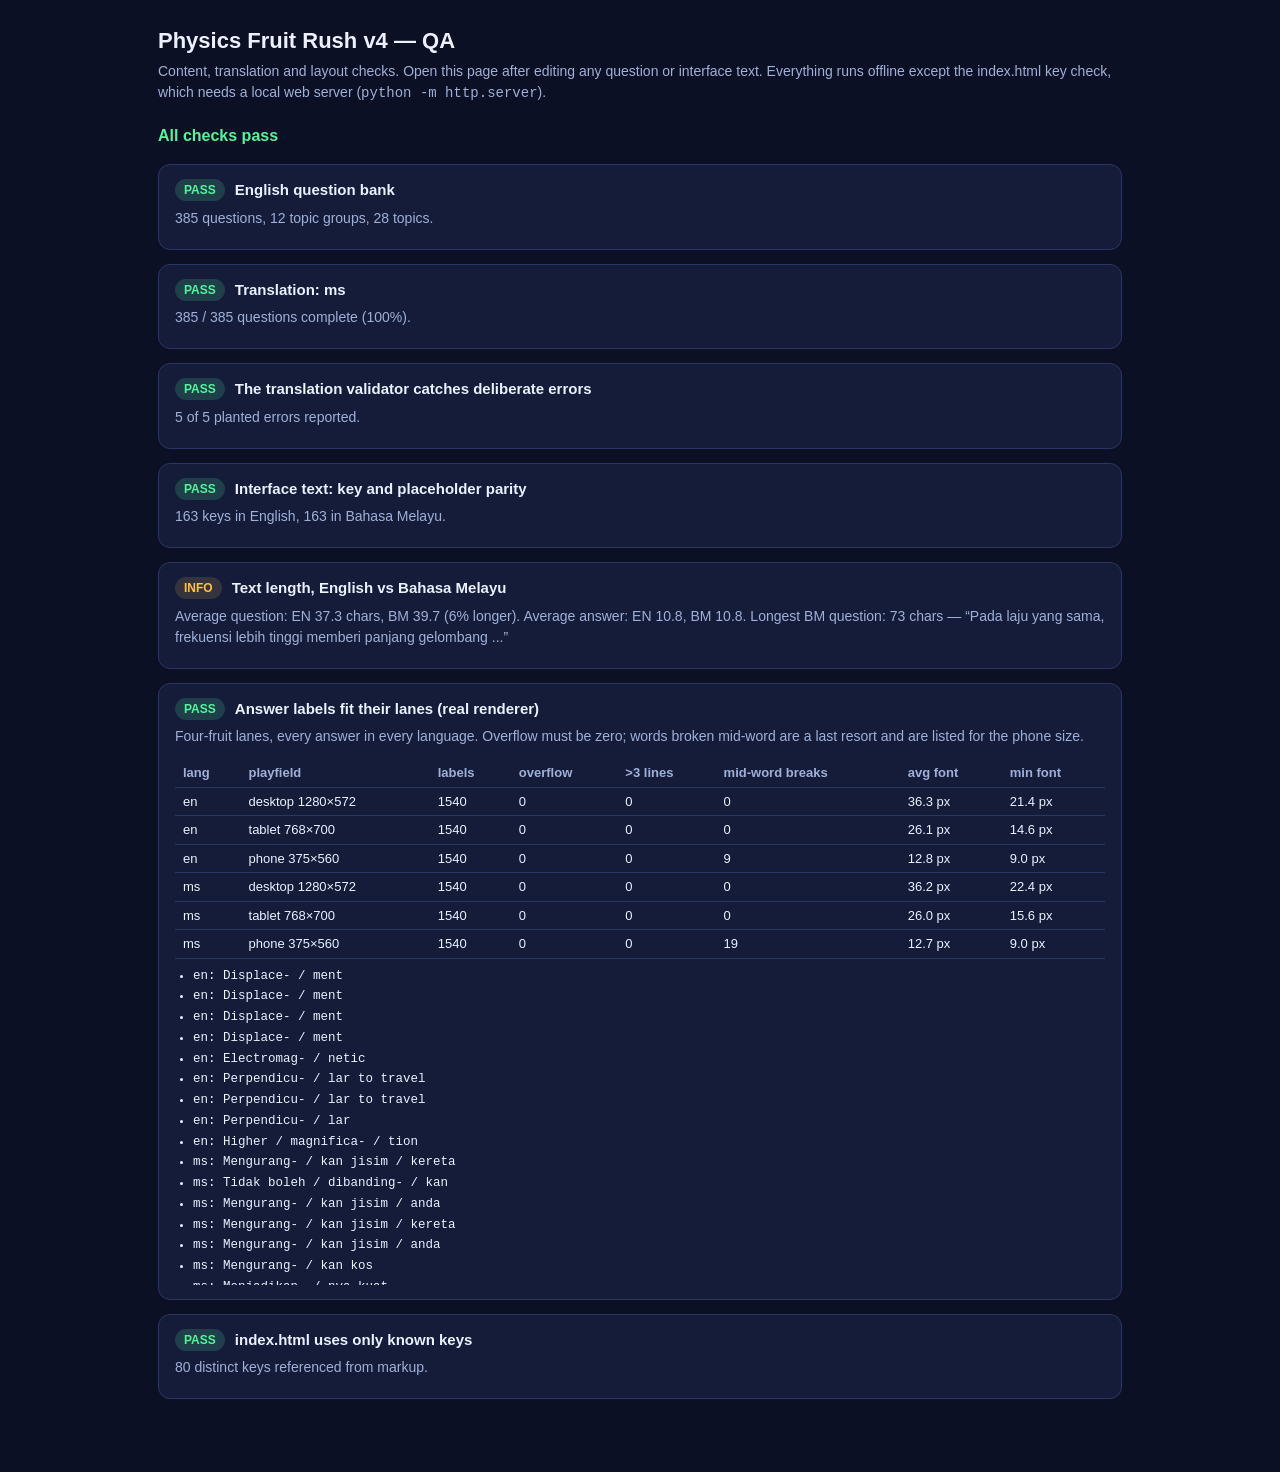
==== tools/qa.html @ e81a1c05 "Physics Fruit Rush 4.0 - English and Bahasa Melayu" ====
<!DOCTYPE html>
<html lang="en">
<head>
<meta charset="utf-8">
<meta name="viewport" content="width=device-width, initial-scale=1">
<title>Physics Fruit Rush v4 — QA</title>
<style>
  :root { --bg:#0b1024; --panel:#141c3a; --line:#2a3666; --text:#eaf1ff; --muted:#9fb0d8; --ok:#56f39a; --bad:#ff6b7d; --warn:#ffc247; }
  * { box-sizing: border-box; }
  body { margin: 0; background: var(--bg); color: var(--text); font: 14px/1.5 "Segoe UI", Roboto, Arial, sans-serif; }
  main { max-width: 1000px; margin: 0 auto; padding: 24px 18px 60px; }
  h1 { margin: 0 0 4px; font-size: 22px; }
  p.lead { margin: 0 0 20px; color: var(--muted); }
  section { background: var(--panel); border: 1px solid var(--line); border-radius: 12px; padding: 14px 16px; margin-bottom: 14px; }
  section h2 { margin: 0 0 6px; font-size: 15px; display: flex; gap: 10px; align-items: center; }
  .badge { font-size: 12px; font-weight: 800; padding: 2px 9px; border-radius: 999px; white-space: nowrap; }
  .pass { background: rgba(86,243,154,.16); color: var(--ok); }
  .fail { background: rgba(255,107,125,.16); color: var(--bad); }
  .info { background: rgba(255,194,71,.14); color: var(--warn); }
  .detail { color: var(--muted); margin: 0 0 6px; }
  ul { margin: 6px 0 0; padding-left: 18px; max-height: 320px; overflow: auto; }
  li { margin: 2px 0; font-family: Consolas, "Courier New", monospace; font-size: 12.5px; overflow-wrap: anywhere; }
  .tbl { overflow-x: auto; }
  table { border-collapse: collapse; width: 100%; font-size: 13px; margin-top: 6px; }
  td, th { border-bottom: 1px solid var(--line); padding: 4px 8px; text-align: left; white-space: nowrap; }
  th { color: var(--muted); font-weight: 700; }
  #summary { font-size: 16px; font-weight: 800; }
</style>
</head>
<body>
<main>
  <h1>Physics Fruit Rush v4 — QA</h1>
  <p class="lead">Content, translation and layout checks. Open this page after editing any
    question or interface text. Everything runs offline except the index.html key check,
    which needs a local web server (<code>python -m http.server</code>).</p>
  <p id="summary">Running…</p>
  <div id="out"></div>
</main>

<script src="../js/config.js" charset="utf-8"></script>
<script src="../js/storage.js" charset="utf-8"></script>
<script src="../js/i18n.js" charset="utf-8"></script>
<script src="../lang/en.js" charset="utf-8"></script>
<script src="../lang/ms.js" charset="utf-8"></script>
<script src="../data/question-bank.js" charset="utf-8"></script>
<script src="../data/questions-mechanics.js" charset="utf-8"></script>
<script src="../data/questions-heat-waves.js" charset="utf-8"></script>
<script src="../data/questions-light.js" charset="utf-8"></script>
<script src="../data/ms/mechanics-1.ms.js" charset="utf-8"></script>
<script src="../data/ms/mechanics-2.ms.js" charset="utf-8"></script>
<script src="../data/ms/heat.ms.js" charset="utf-8"></script>
<script src="../data/ms/waves.ms.js" charset="utf-8"></script>
<script src="../data/ms/light.ms.js" charset="utf-8"></script>
<script src="../data/ms/optics.ms.js" charset="utf-8"></script>
<script src="../js/fruits.js" charset="utf-8"></script>
<script>
(function () {
  'use strict';
  var PFR = window.PFR, Bank = PFR.Bank, I18N = PFR.I18N, CFG = PFR.CONFIG, Fruits = PFR.Fruits;
  var out = document.getElementById('out');
  var results = [];

  function esc(s) { return String(s).replace(/[&<>]/g, function (c) { return { '&': '&amp;', '<': '&lt;', '>': '&gt;' }[c]; }); }

  function report(title, problems, detail, kind, html) {
    var ok = !problems.length;
    var cls = kind === 'info' ? 'info' : (ok ? 'pass' : 'fail');
    var label = kind === 'info' ? 'INFO' : (ok ? 'PASS' : problems.length + ' PROBLEM' + (problems.length === 1 ? '' : 'S'));
    results.push({ title: title, ok: kind === 'info' || ok, problems: problems.slice(), detail: detail || '' });
    var s = document.createElement('section');
    s.innerHTML = '<h2><span class="badge ' + cls + '">' + label + '</span>' + esc(title) + '</h2>' +
      (detail ? '<p class="detail">' + detail + '</p>' : '') + (html || '') +
      (problems.length ? '<ul>' + problems.map(function (p) { return '<li>' + esc(p) + '</li>'; }).join('') + '</ul>' : '');
    out.appendChild(s);
  }

  var Q = Bank.build();

  /* 1. English source bank ------------------------------------------ */
  report('English question bank', Bank.validate(Q), Q.length + ' questions, ' + Bank.groups(Q).length +
    ' topic groups, ' + Bank.topics(Q).length + ' topics.');

  /* 2. Every translation --------------------------------------------- */
  Bank.languages().forEach(function (code) {
    if (code === 'en') return;
    var cov = Bank.coverage(Q, code);
    report('Translation: ' + code, Bank.validateLang(Q, code),
      cov.translated + ' / ' + cov.total + ' questions complete (' + Math.round(100 * cov.translated / cov.total) + '%).');
  });

  /* 3. The translation validator itself -------------------------------
        A checker that never fails proves nothing. Break four translations
        on purpose, in a copy, and confirm each break is reported. */
  (function () {
    var bad = Q.map(function (q) { return JSON.parse(JSON.stringify(q)); });
    function findIdx(test) { for (var i = 0; i < bad.length; i++) if (test(bad[i])) return i; return -1; }
    var a = findIdx(function (q) { return q.answers[0] === 'p = mv'; });
    var b = findIdx(function (q) { return q.whyIdx && q.tr.ms && q.tr.ms.whyRaw; });
    var c = findIdx(function (q, i) { return q.tr.ms && q.id > 10; });
    var d = findIdx(function (q) { return q.id > 200 && q.tr.ms; });
    bad[a].tr.ms.answers[0] = 'p = m v';                        // formula altered
    bad[b].tr.ms.whyRaw = { 'no such option': 'x' };             // why-note on a missing option
    bad[b].tr.ms.why = null;                                     // ... and the real one lost
    bad[c].tr.ms.answers = bad[c].tr.ms.answers.slice(0, 3);     // an answer dropped
    bad[d].tr = {};                                              // not translated at all
    var probs = Bank.validateLang(bad, 'ms').join('\n');
    var expect = [
      ['altered formula', /should stay "p = mv"/],
      ['why-note on missing option', /why-note for missing option/],
      ['lost misconception note', /missing the why-note/],
      ['dropped answer', /3 translated answers, expected 4/],
      ['untranslated question', /has no translation/]
    ];
    var missed = expect.filter(function (e) { return !e[1].test(probs); }).map(function (e) { return 'not detected: ' + e[0]; });
    report('The translation validator catches deliberate errors', missed,
      (expect.length - missed.length) + ' of ' + expect.length + ' planted errors reported.');
  })();

  /* 4. Interface dictionaries ---------------------------------------- */
  report('Interface text: key and placeholder parity', I18N.audit(),
    I18N.keys('en').length + ' keys in English, ' + I18N.keys('ms').length + ' in Bahasa Melayu.');

  /* 5. Length comparison (informational) ------------------------------ */
  (function () {
    var enQ = 0, msQ = 0, enA = 0, msA = 0, n = 0, longest = [];
    Q.forEach(function (q) {
      var e = Bank.view(q, 'en'), m = Bank.view(q, 'ms');
      enQ += e.question.length; msQ += m.question.length; n++;
      enA += e.answers.join('').length / e.answers.length;
      msA += m.answers.join('').length / m.answers.length;
      longest.push({ t: m.question, n: m.question.length });
    });
    longest.sort(function (a, b) { return b.n - a.n; });
    report('Text length, English vs Bahasa Melayu', [],
      'Average question: EN ' + (enQ / n).toFixed(1) + ' chars, BM ' + (msQ / n).toFixed(1) +
      ' (' + (100 * (msQ / enQ - 1)).toFixed(0) + '% longer). Average answer: EN ' + (enA / n).toFixed(1) +
      ', BM ' + (msA / n).toFixed(1) + '. Longest BM question: ' + longest[0].n + ' chars — “' + esc(longest[0].t) + '”', 'info');
  })();

  /* 6. Every answer label, through the REAL label fitter -----------------
        Lanes are computed exactly as engine.spawnWave computes them, for a
        desktop, a tablet and a portrait phone playfield, with four fruits
        (the tightest case). A plate wider than its lane would sit on the
        neighbouring answer, so that must never happen. Words broken in the
        middle are allowed as a last resort but counted, per language. */
  (function () {
    var V = CFG.view;
    var ctx = document.createElement('canvas').getContext('2d');
    var sizes = [{ name: 'desktop 1280×572', w: 1280, h: 572 }, { name: 'tablet 768×700', w: 768, h: 700 },
                 { name: 'phone 375×560', w: 375, h: 560 }];
    function lane(W, H, n) {
      var radius = Math.max(V.radiusMin, Math.min(V.radiusMax, Math.min(W * V.radiusMinFrac, H * V.radiusMaxFrac)));
      var lane0 = (W - radius * 2.10) / n;
      var r = Math.min(radius, Math.max(V.radiusMin * 0.7, lane0 * 0.47));
      var margin = r * 1.05;
      var usable = Math.max(r * 0.6, W - margin * 2);
      return { r: r, labelW: Math.min(r * 1.95, (usable / n) * 0.94) };
    }
    var problems = [], rows = '', splits = [];
    ['en', 'ms'].forEach(function (code) {
      sizes.forEach(function (sz) {
        var L = lane(sz.w, sz.h, 4), n = 0, over = 0, many = 0, split = 0, fontSum = 0, minFont = 99;
        Q.forEach(function (q) {
          Bank.view(q, code).answers.forEach(function (a) {
            var lay = Fruits.labelLayout(ctx, a, L.labelW, L.r);
            n++; fontSum += lay.size; minFont = Math.min(minFont, lay.size);
            if (lay.plateW > L.labelW + 0.5) { over++; problems.push(code + ' @ ' + sz.name + ': "' + a + '" plate ' + lay.plateW.toFixed(1) + ' > lane ' + L.labelW.toFixed(1)); }
            if (lay.lines.length > 3) many++;
            if (lay.split) { split++; if (sz.w === 375) splits.push(code + ': ' + lay.lines.join(' / ')); }
          });
        });
        rows += '<tr><td>' + code + '</td><td>' + sz.name + '</td><td>' + n + '</td><td>' + over + '</td><td>' + many +
          '</td><td>' + split + '</td><td>' + (fontSum / n).toFixed(1) + ' px</td><td>' + minFont.toFixed(1) + ' px</td></tr>';
      });
    });
    report('Answer labels fit their lanes (real renderer)', problems,
      'Four-fruit lanes, every answer in every language. Overflow must be zero; words broken mid-word are a last resort and are listed for the phone size.',
      null,
      '<div class="tbl"><table><tr><th>lang</th><th>playfield</th><th>labels</th><th>overflow</th><th>&gt;3 lines</th><th>mid-word breaks</th><th>avg font</th><th>min font</th></tr>' + rows + '</table></div>' +
      (splits.length ? '<ul>' + splits.map(function (s) { return '<li>' + esc(s) + '</li>'; }).join('') + '</ul>' : ''));
    window.QA_SPLITS = splits;
  })();

  /* 7. index.html uses only known keys (needs http://) ---------------- */
  function domCheck(done) {
    if (!window.fetch || location.protocol === 'file:') {
      report('index.html uses only known keys', [], 'Skipped: open this page through a local web server to run it.', 'info');
      return done();
    }
    fetch('../index.html', { cache: 'no-store' }).then(function (r) { return r.text(); }).then(function (html) {
      var re = /data-(?:i18n(?:-aria|-title)?|title-key)="([^"]+)"/g, m, used = {}, problems = [];
      while ((m = re.exec(html))) used[m[1]] = true;
      var known = {};
      I18N.keys('en').forEach(function (k) { known[k] = true; });
      Object.keys(used).forEach(function (k) { if (!known[k]) problems.push('index.html uses unknown key "' + k + '"'); });
      report('index.html uses only known keys', problems, Object.keys(used).length + ' distinct keys referenced from markup.');
      done();
    }).catch(function (e) { report('index.html uses only known keys', ['could not load index.html: ' + e], ''); done(); });
  }

  domCheck(function () {
    var failed = results.filter(function (r) { return !r.ok; });
    var el = document.getElementById('summary');
    el.textContent = failed.length ? failed.length + ' check(s) failing' : 'All checks pass';
    el.style.color = failed.length ? '#ff6b7d' : '#56f39a';
    window.QA = { results: results, failed: failed.length, questions: Q };
  });
})();
</script>
</body>
</html>
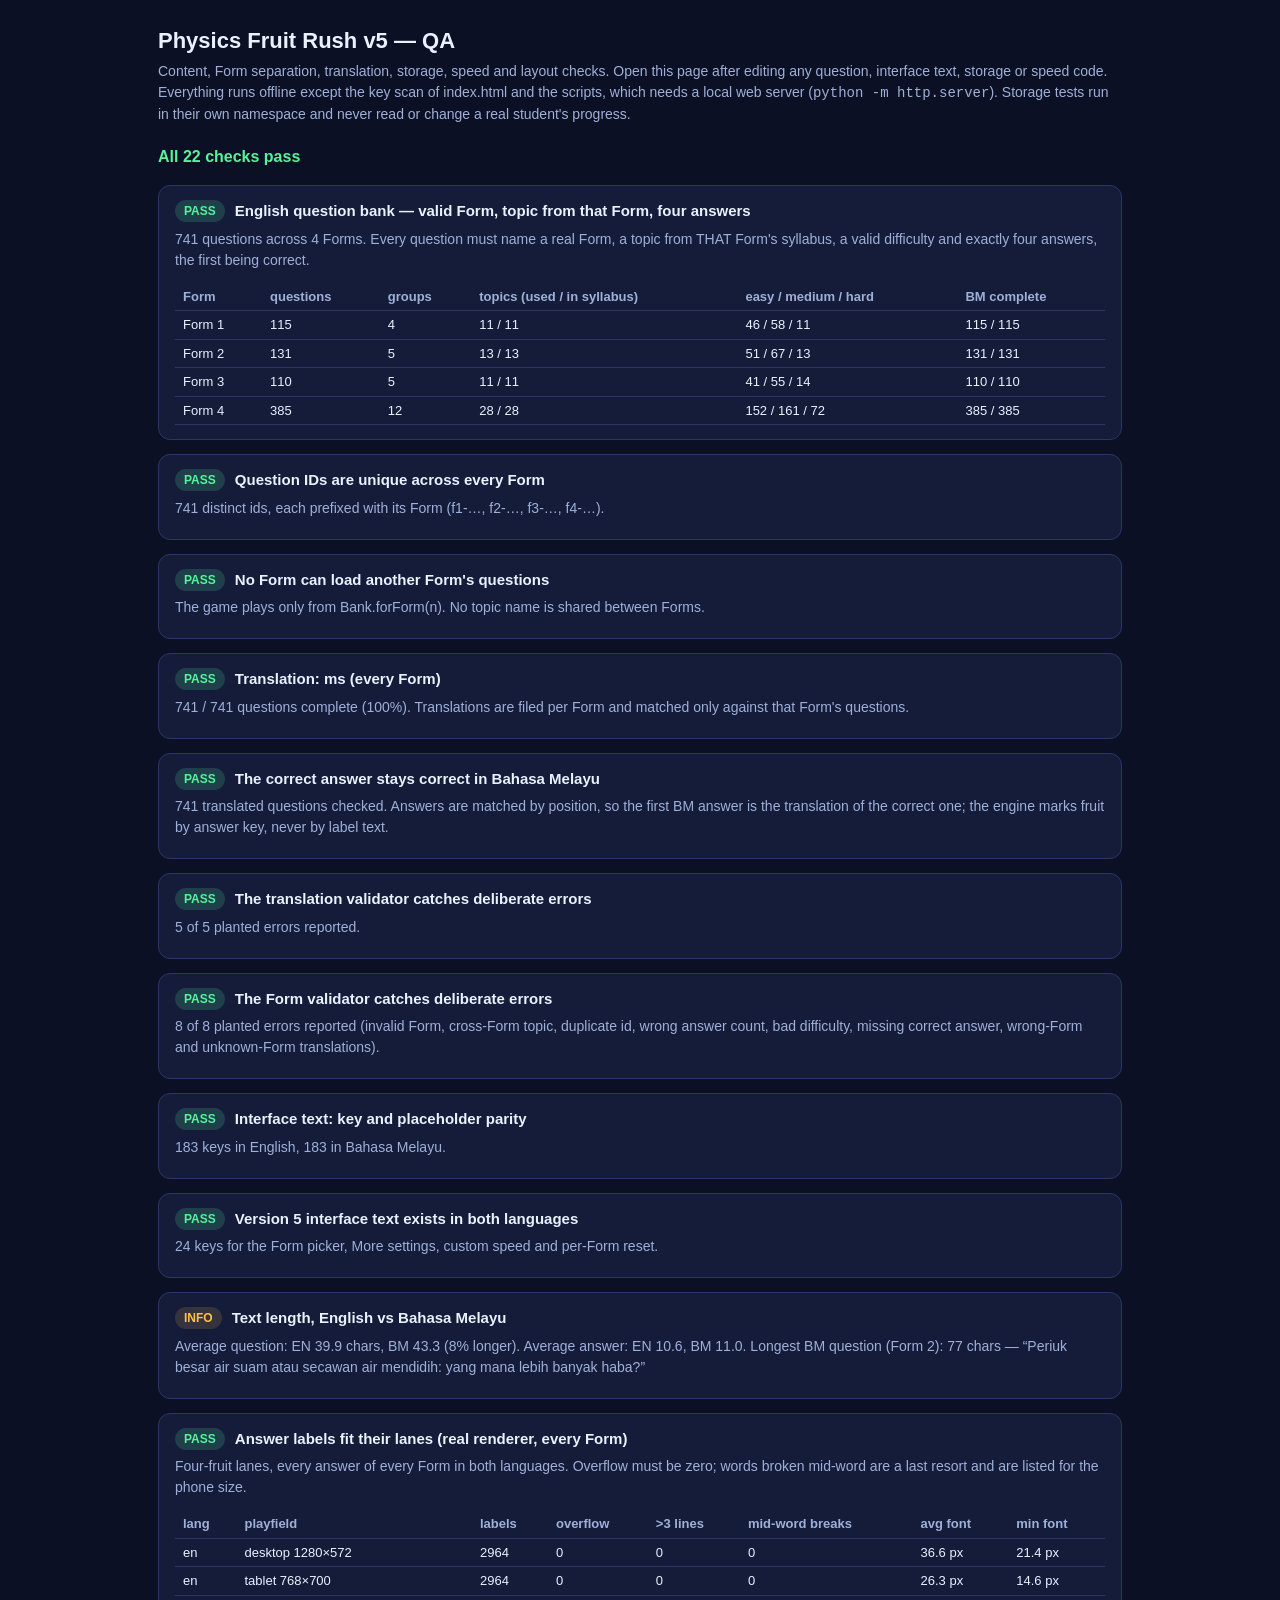
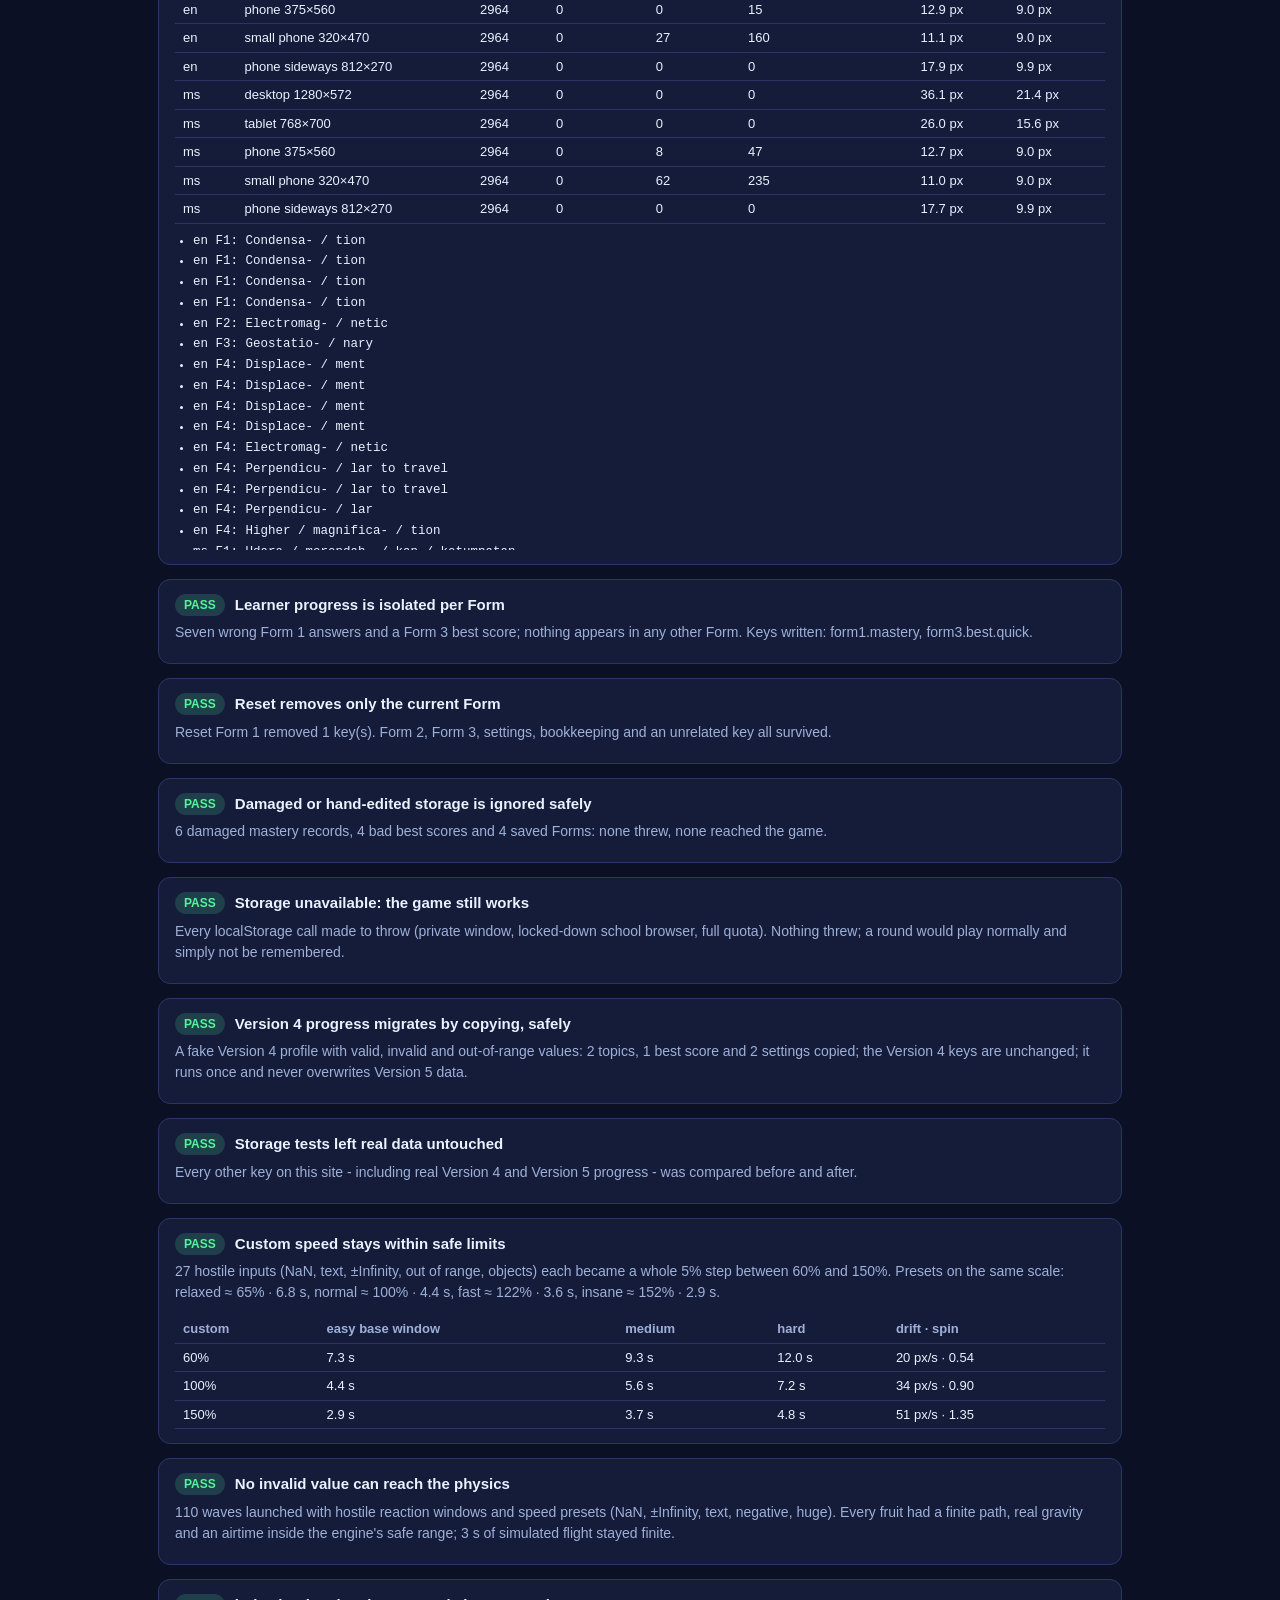
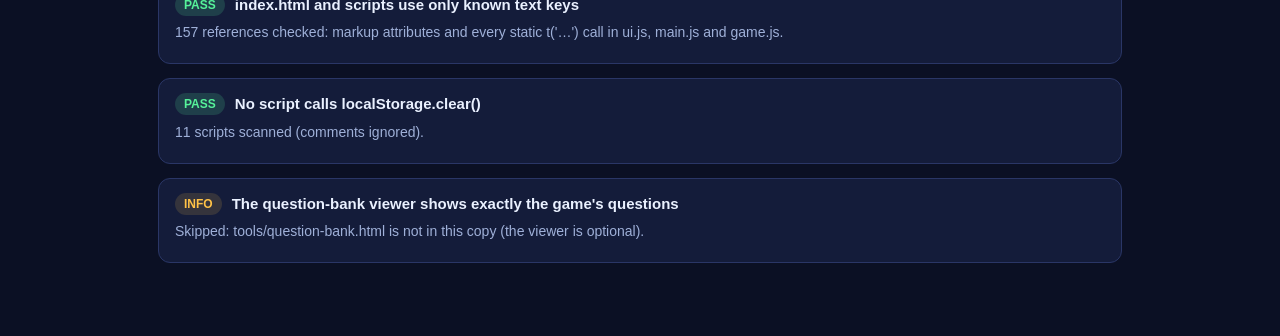
==== commit 897227f2: "Physics Fruit Rush 5.0 - Forms 1 to 4 Adds KSSM Physics Forms 1-3 (356 new questions, every one in E" ====
--- a/tools/qa.html
+++ b/tools/qa.html
@@ -3,7 +3,7 @@
 <head>
 <meta charset="utf-8">
 <meta name="viewport" content="width=device-width, initial-scale=1">
-<title>Physics Fruit Rush v4 — QA</title>
+<title>Physics Fruit Rush v5 — QA</title>
 <style>
   :root { --bg:#0b1024; --panel:#141c3a; --line:#2a3666; --text:#eaf1ff; --muted:#9fb0d8; --ok:#56f39a; --bad:#ff6b7d; --warn:#ffc247; }
   * { box-sizing: border-box; }
@@ -29,20 +29,40 @@
 </head>
 <body>
 <main>
-  <h1>Physics Fruit Rush v4 — QA</h1>
-  <p class="lead">Content, translation and layout checks. Open this page after editing any
-    question or interface text. Everything runs offline except the index.html key check,
-    which needs a local web server (<code>python -m http.server</code>).</p>
+  <h1>Physics Fruit Rush v5 — QA</h1>
+  <p class="lead">Content, Form separation, translation, storage, speed and layout checks. Open this page
+    after editing any question, interface text, storage or speed code. Everything runs offline except
+    the key scan of index.html and the scripts, which needs a local web server
+    (<code>python -m http.server</code>). Storage tests run in their own namespace and never read or
+    change a real student's progress.</p>
   <p id="summary">Running…</p>
   <div id="out"></div>
 </main>
 
 <script src="../js/config.js" charset="utf-8"></script>
+<script>
+  /* Storage tests write to a QA-only namespace, so opening this page can
+     never change a real student's progress. storage.js reads this once. */
+  window.PFR.CONFIG.storageKey = 'physics-fruit-rush.v5-qa';
+</script>
 <script src="../js/storage.js" charset="utf-8"></script>
 <script src="../js/i18n.js" charset="utf-8"></script>
 <script src="../lang/en.js" charset="utf-8"></script>
 <script src="../lang/ms.js" charset="utf-8"></script>
+<script src="../data/syllabus.js" charset="utf-8"></script>
 <script src="../data/question-bank.js" charset="utf-8"></script>
+<script src="../data/form1/questions-1.js" charset="utf-8"></script>
+<script src="../data/form1/questions-2.js" charset="utf-8"></script>
+<script src="../data/form1/ms-1.js" charset="utf-8"></script>
+<script src="../data/form1/ms-2.js" charset="utf-8"></script>
+<script src="../data/form2/questions-1.js" charset="utf-8"></script>
+<script src="../data/form2/questions-2.js" charset="utf-8"></script>
+<script src="../data/form2/ms-1.js" charset="utf-8"></script>
+<script src="../data/form2/ms-2.js" charset="utf-8"></script>
+<script src="../data/form3/questions-1.js" charset="utf-8"></script>
+<script src="../data/form3/questions-2.js" charset="utf-8"></script>
+<script src="../data/form3/ms-1.js" charset="utf-8"></script>
+<script src="../data/form3/ms-2.js" charset="utf-8"></script>
 <script src="../data/questions-mechanics.js" charset="utf-8"></script>
 <script src="../data/questions-heat-waves.js" charset="utf-8"></script>
 <script src="../data/questions-light.js" charset="utf-8"></script>
@@ -53,14 +73,25 @@
 <script src="../data/ms/light.ms.js" charset="utf-8"></script>
 <script src="../data/ms/optics.ms.js" charset="utf-8"></script>
 <script src="../js/fruits.js" charset="utf-8"></script>
+<script src="../js/effects.js" charset="utf-8"></script>
+<script src="../js/engine.js" charset="utf-8"></script>
+<script src="../js/learner.js" charset="utf-8"></script>
 <script>
 (function () {
   'use strict';
   var PFR = window.PFR, Bank = PFR.Bank, I18N = PFR.I18N, CFG = PFR.CONFIG, Fruits = PFR.Fruits;
+  var S = PFR.Syllabus, Speed = PFR.Speed;
   var out = document.getElementById('out');
   var results = [];
 
   function esc(s) { return String(s).replace(/[&<>]/g, function (c) { return { '&': '&amp;', '<': '&lt;', '>': '&gt;' }[c]; }); }
+  function clone(o) { return JSON.parse(JSON.stringify(o)); }
+  function uniq(list) { var seen = {}; return list.filter(function (x) { if (seen[x]) return false; seen[x] = true; return true; }); }
+  function show(v) {
+    if (typeof v === 'number' && !isFinite(v)) return String(v);
+    var j; try { j = JSON.stringify(v); } catch (e) { j = undefined; }
+    return j === undefined ? String(v) : j;
+  }
 
   function report(title, problems, detail, kind, html) {
     var ok = !problems.length;
@@ -75,29 +106,103 @@
   }
 
   var Q = Bank.build();
-
-  /* 1. English source bank ------------------------------------------ */
-  report('English question bank', Bank.validate(Q), Q.length + ' questions, ' + Bank.groups(Q).length +
-    ' topic groups, ' + Bank.topics(Q).length + ' topics.');
-
-  /* 2. Every translation --------------------------------------------- */
+  var FORMS = S.forms();
+
+  /* 1. English source bank: Form, syllabus topic, answers, difficulty --
+        (checks 1, 2 and 4 of the Version 5 brief) */
+  (function () {
+    var rows = '';
+    FORMS.forEach(function (f) {
+      var qs = Bank.forForm(Q, f), d = { easy: 0, medium: 0, hard: 0 }, ms = 0;
+      qs.forEach(function (q) {
+        d[q.difficulty] = (d[q.difficulty] || 0) + 1;
+        if (Bank.view(q, 'ms').lang === 'ms') ms++;
+      });
+      rows += '<tr><td>Form ' + f + '</td><td>' + qs.length + '</td><td>' + Bank.groups(qs).length + '</td><td>' +
+        Bank.topics(qs).length + ' / ' + S.topics(f).length + '</td><td>' + d.easy + ' / ' + d.medium + ' / ' + d.hard +
+        '</td><td>' + ms + ' / ' + qs.length + '</td></tr>';
+    });
+    report('English question bank — valid Form, topic from that Form, four answers', Bank.validate(Q),
+      Q.length + ' questions across ' + FORMS.length + ' Forms. Every question must name a real Form, a topic from ' +
+      'THAT Form\'s syllabus, a valid difficulty and exactly four answers, the first being correct.', null,
+      '<div class="tbl"><table><tr><th>Form</th><th>questions</th><th>groups</th><th>topics (used / in syllabus)</th>' +
+      '<th>easy / medium / hard</th><th>BM complete</th></tr>' + rows + '</table></div>');
+  })();
+
+  /* 2. IDs (check 3) --------------------------------------------------- */
+  (function () {
+    var seen = {}, problems = [];
+    Q.forEach(function (q) {
+      if (seen[q.id]) problems.push('duplicate id ' + q.id + ': "' + q.question + '" and "' + seen[q.id] + '"');
+      seen[q.id] = q.question;
+      if (!new RegExp('^f' + q.form + '-\\d+$').test(q.id)) problems.push(q.id + ' does not carry its Form (' + q.form + ')');
+    });
+    report('Question IDs are unique across every Form', problems,
+      Object.keys(seen).length + ' distinct ids, each prefixed with its Form (f1-…, f2-…, f3-…, f4-…).');
+  })();
+
+  /* 3. No Form loads another Form's questions (check 8) ---------------- */
+  (function () {
+    var problems = [], total = 0, where = {}, shared = [];
+    FORMS.forEach(function (f) {
+      var qs = Bank.forForm(Q, f);
+      total += qs.length;
+      if (!qs.length) problems.push('Form ' + f + ' has no questions');
+      qs.forEach(function (q) {
+        if (q.form !== f) problems.push('forForm(' + f + ') returned ' + q.id + ' from Form ' + q.form);
+        if (S.topics(f).indexOf(q.topic) === -1) problems.push(q.id + ' topic "' + q.topic + '" is not a Form ' + f + ' topic');
+      });
+      S.topics(f).forEach(function (t) { (where[t] = where[t] || []).push(f); });
+    });
+    if (total !== Q.length) problems.push('the Forms hold ' + total + ' questions but the bank has ' + Q.length);
+    Object.keys(where).forEach(function (t) { if (where[t].length > 1) shared.push(t + ' (Forms ' + where[t].join(', ') + ')'); });
+    report('No Form can load another Form\'s questions', problems,
+      'The game plays only from Bank.forForm(n). ' + (shared.length
+        ? 'Topic names shared by more than one Form (kept apart by the per-Form progress store): ' + esc(shared.join('; ')) + '.'
+        : 'No topic name is shared between Forms.'));
+  })();
+
+  /* 4. Every translation (checks 6 and 7) ------------------------------ */
   Bank.languages().forEach(function (code) {
     if (code === 'en') return;
     var cov = Bank.coverage(Q, code);
-    report('Translation: ' + code, Bank.validateLang(Q, code),
-      cov.translated + ' / ' + cov.total + ' questions complete (' + Math.round(100 * cov.translated / cov.total) + '%).');
+    report('Translation: ' + code + ' (every Form)', Bank.validateLang(Q, code),
+      cov.translated + ' / ' + cov.total + ' questions complete (' + Math.round(100 * cov.translated / cov.total) +
+      '%). Translations are filed per Form and matched only against that Form\'s questions.');
   });
 
-  /* 3. The translation validator itself -------------------------------
-        A checker that never fails proves nothing. Break four translations
-        on purpose, in a copy, and confirm each break is reported. */
-  (function () {
-    var bad = Q.map(function (q) { return JSON.parse(JSON.stringify(q)); });
-    function findIdx(test) { for (var i = 0; i < bad.length; i++) if (test(bad[i])) return i; return -1; }
-    var a = findIdx(function (q) { return q.answers[0] === 'p = mv'; });
+  /* 5. The correct answer survives translation (check 5) --------------- */
+  (function () {
+    var problems = [], n = 0;
+    var WORDY = /[A-Za-z]{3,}|\b(?:at|of|in|on|to|by|or|is|no|up)\b/i;
+    Q.forEach(function (q) {
+      var v = Bank.view(q, 'ms');
+      if (v.lang !== 'ms') return;
+      n++;
+      if (v.answers.length !== q.answers.length) { problems.push(q.id + ' has ' + v.answers.length + ' BM answers for ' + q.answers.length + ' English'); return; }
+      var right = String(v.answers[0]).trim().toLowerCase();
+      for (var i = 1; i < v.answers.length; i++) {
+        if (String(v.answers[i]).trim().toLowerCase() === right) problems.push(q.id + ' BM wrong answer "' + v.answers[i] + '" reads the same as the correct one');
+      }
+      if (!WORDY.test(q.answers[0]) && v.answers[0] !== q.answers[0]) problems.push(q.id + ' correct answer "' + q.answers[0] + '" became "' + v.answers[0] + '" in BM');
+      if (v.why && v.why[0]) problems.push(q.id + ' BM misconception note sits on the correct answer');
+    });
+    report('The correct answer stays correct in Bahasa Melayu', problems,
+      n + ' translated questions checked. Answers are matched by position, so the first BM answer is the translation ' +
+      'of the correct one; the engine marks fruit by answer key, never by label text.');
+  })();
+
+  /* 6. The translation validator itself --------------------------------
+        A checker that never fails proves nothing. Break translations on
+        purpose, in a copy, and confirm each break is reported. */
+  (function () {
+    var bad = Q.map(clone);
+    function findIdx(test) { for (var i = 0; i < bad.length; i++) if (test(bad[i], i)) return i; return -1; }
+    var a = findIdx(function (q) { return q.answers[0] === 'p = mv' && q.tr.ms; });
     var b = findIdx(function (q) { return q.whyIdx && q.tr.ms && q.tr.ms.whyRaw; });
-    var c = findIdx(function (q, i) { return q.tr.ms && q.id > 10; });
-    var d = findIdx(function (q) { return q.id > 200 && q.tr.ms; });
+    var c = findIdx(function (q, i) { return i > 10 && i !== a && i !== b && q.tr.ms; });
+    var d = findIdx(function (q, i) { return i > 200 && i !== a && i !== b && i !== c && q.tr.ms; });
+    if ([a, b, c, d].indexOf(-1) !== -1) { report('The translation validator catches deliberate errors', ['could not find questions to plant the errors in'], ''); return; }
     bad[a].tr.ms.answers[0] = 'p = m v';                        // formula altered
     bad[b].tr.ms.whyRaw = { 'no such option': 'x' };             // why-note on a missing option
     bad[b].tr.ms.why = null;                                     // ... and the real one lost
@@ -116,11 +221,67 @@
       (expect.length - missed.length) + ' of ' + expect.length + ' planted errors reported.');
   })();
 
-  /* 4. Interface dictionaries ---------------------------------------- */
+  /* 7. The Form validator itself --------------------------------------- */
+  (function () {
+    var bad = Q.map(clone), used = {};
+    function pick(test) { for (var i = 0; i < bad.length; i++) if (!used[i] && test(bad[i])) { used[i] = true; return bad[i]; } return null; }
+    function form(n) { return function (q) { return q.form === n; }; }
+    var e = pick(form(1)), f = pick(form(2)), g = pick(form(3)), h = pick(form(4)), k = pick(form(1)), m = pick(form(2));
+    var other = S.topics(3)[0];
+    e.form = 9;                                  // a Form that does not exist
+    f.topic = other;                             // a Form 3 topic filed under Form 2
+    g.id = h.id;                                 // one id used in two Forms
+    h.answers = h.answers.slice(0, 3);           // three answers
+    k.difficulty = 'extreme';                    // not a difficulty
+    m.answers[0] = ''; m.correctAnswer = '';     // correct answer missing
+    var probs = Bank.validate(bad).join('\n');
+
+    /* A translation filed under the wrong Form, and one for a Form that
+       does not exist - registered under a throwaway language code. */
+    var f3text = Bank.forForm(Q, 3)[0].question, entry = {}, e7 = {};
+    entry[f3text] = ['Soalan ujian?', ['a1', 'b1', 'c1', 'd1'], 'Penerangan.'];
+    Bank.lang('qa-test', 1).add(entry);
+    e7['Anything at all?'] = ['Apa-apa?', ['a', 'b', 'c', 'd'], 'Ujian.'];
+    Bank.lang('qa-test', 7).add(e7);
+    var lprobs = Bank.validateLang(Q, 'qa-test').join('\n');
+
+    function lit(s) { return s.replace(/[.*+?^${}()|[\]\\]/g, '\\$&'); }
+    var expect = [
+      ['question in a Form that does not exist', /has no valid Form \("9"\)/, probs],
+      ['topic from another Form', new RegExp('topic "' + lit(other) + '" is not in the Form 2 syllabus'), probs],
+      ['one id used in two Forms', /duplicate id/, probs],
+      ['three answers', /has 3 answers - exactly 4 are required/, probs],
+      ['invalid difficulty', /invalid difficulty "extreme"/, probs],
+      ['missing correct answer', /has no correct answer/, probs],
+      ['translation filed under the wrong Form', /Form 1 orphan translation for ".*" \(that question belongs to Form 3\)/, lprobs],
+      ['translation for a Form that does not exist', /registered for unknown Form "7"/, lprobs]
+    ];
+    var missed = expect.filter(function (x) { return !x[1].test(x[2]); }).map(function (x) { return 'not detected: ' + x[0]; });
+    report('The Form validator catches deliberate errors', missed,
+      (expect.length - missed.length) + ' of ' + expect.length + ' planted errors reported (invalid Form, cross-Form topic, ' +
+      'duplicate id, wrong answer count, bad difficulty, missing correct answer, wrong-Form and unknown-Form translations).');
+  })();
+
+  /* 8. Interface dictionaries (check 12) ------------------------------- */
   report('Interface text: key and placeholder parity', I18N.audit(),
     I18N.keys('en').length + ' keys in English, ' + I18N.keys('ms').length + ' in Bahasa Melayu.');
 
-  /* 5. Length comparison (informational) ------------------------------ */
+  (function () {
+    var need = ['form.name', 'form.short', 'form.word', 'form.choose', 'form.note', 'form.announce', 'menu.speedTag',
+      'setup.more', 'speed.customPct', 'speed.custom.blurb', 'custom.head', 'custom.lead', 'custom.slower', 'custom.faster',
+      'custom.value', 'custom.think', 'custom.valuetext', 'custom.reset', 'custom.tag', 'progress.headForm', 'progress.reset',
+      'dlg.reset.title', 'dlg.reset.body', 'snack.reset.title'];
+    var problems = [];
+    ['en', 'ms'].forEach(function (code) {
+      var have = {};
+      I18N.keys(code).forEach(function (k) { have[k] = true; });
+      need.forEach(function (k) { if (!have[k]) problems.push(code + ' is missing "' + k + '"'); });
+    });
+    report('Version 5 interface text exists in both languages', problems,
+      need.length + ' keys for the Form picker, More settings, custom speed and per-Form reset.');
+  })();
+
+  /* 9. Text length (informational) ------------------------------------- */
   (function () {
     var enQ = 0, msQ = 0, enA = 0, msA = 0, n = 0, longest = [];
     Q.forEach(function (q) {
@@ -128,26 +289,26 @@
       enQ += e.question.length; msQ += m.question.length; n++;
       enA += e.answers.join('').length / e.answers.length;
       msA += m.answers.join('').length / m.answers.length;
-      longest.push({ t: m.question, n: m.question.length });
+      longest.push({ t: m.question, n: m.question.length, f: q.form });
     });
     longest.sort(function (a, b) { return b.n - a.n; });
     report('Text length, English vs Bahasa Melayu', [],
       'Average question: EN ' + (enQ / n).toFixed(1) + ' chars, BM ' + (msQ / n).toFixed(1) +
       ' (' + (100 * (msQ / enQ - 1)).toFixed(0) + '% longer). Average answer: EN ' + (enA / n).toFixed(1) +
-      ', BM ' + (msA / n).toFixed(1) + '. Longest BM question: ' + longest[0].n + ' chars — “' + esc(longest[0].t) + '”', 'info');
-  })();
-
-  /* 6. Every answer label, through the REAL label fitter -----------------
+      ', BM ' + (msA / n).toFixed(1) + '. Longest BM question (Form ' + longest[0].f + '): ' + longest[0].n + ' chars — “' + esc(longest[0].t) + '”', 'info');
+  })();
+
+  /* 10. Every answer label, through the REAL label fitter ----------------
         Lanes are computed exactly as engine.spawnWave computes them, for a
         desktop, a tablet and a portrait phone playfield, with four fruits
         (the tightest case). A plate wider than its lane would sit on the
-        neighbouring answer, so that must never happen. Words broken in the
-        middle are allowed as a last resort but counted, per language. */
+        neighbouring answer, so that must never happen. */
   (function () {
     var V = CFG.view;
     var ctx = document.createElement('canvas').getContext('2d');
     var sizes = [{ name: 'desktop 1280×572', w: 1280, h: 572 }, { name: 'tablet 768×700', w: 768, h: 700 },
-                 { name: 'phone 375×560', w: 375, h: 560 }];
+                 { name: 'phone 375×560', w: 375, h: 560 }, { name: 'small phone 320×470', w: 320, h: 470 },
+                 { name: 'phone sideways 812×270', w: 812, h: 270 }];
     function lane(W, H, n) {
       var radius = Math.max(V.radiusMin, Math.min(V.radiusMax, Math.min(W * V.radiusMinFrac, H * V.radiusMaxFrac)));
       var lane0 = (W - radius * 2.10) / n;
@@ -164,44 +325,392 @@
           Bank.view(q, code).answers.forEach(function (a) {
             var lay = Fruits.labelLayout(ctx, a, L.labelW, L.r);
             n++; fontSum += lay.size; minFont = Math.min(minFont, lay.size);
-            if (lay.plateW > L.labelW + 0.5) { over++; problems.push(code + ' @ ' + sz.name + ': "' + a + '" plate ' + lay.plateW.toFixed(1) + ' > lane ' + L.labelW.toFixed(1)); }
+            if (lay.plateW > L.labelW + 0.5) { over++; problems.push(code + ' F' + q.form + ' @ ' + sz.name + ': "' + a + '" plate ' + lay.plateW.toFixed(1) + ' > lane ' + L.labelW.toFixed(1)); }
             if (lay.lines.length > 3) many++;
-            if (lay.split) { split++; if (sz.w === 375) splits.push(code + ': ' + lay.lines.join(' / ')); }
+            if (lay.split) { split++; if (sz.w === 375) splits.push(code + ' F' + q.form + ': ' + lay.lines.join(' / ')); }
           });
         });
         rows += '<tr><td>' + code + '</td><td>' + sz.name + '</td><td>' + n + '</td><td>' + over + '</td><td>' + many +
           '</td><td>' + split + '</td><td>' + (fontSum / n).toFixed(1) + ' px</td><td>' + minFont.toFixed(1) + ' px</td></tr>';
       });
     });
-    report('Answer labels fit their lanes (real renderer)', problems,
-      'Four-fruit lanes, every answer in every language. Overflow must be zero; words broken mid-word are a last resort and are listed for the phone size.',
+    report('Answer labels fit their lanes (real renderer, every Form)', problems,
+      'Four-fruit lanes, every answer of every Form in both languages. Overflow must be zero; words broken mid-word are a last resort and are listed for the phone size.',
       null,
       '<div class="tbl"><table><tr><th>lang</th><th>playfield</th><th>labels</th><th>overflow</th><th>&gt;3 lines</th><th>mid-word breaks</th><th>avg font</th><th>min font</th></tr>' + rows + '</table></div>' +
       (splits.length ? '<ul>' + splits.map(function (s) { return '<li>' + esc(s) + '</li>'; }).join('') + '</ul>' : ''));
     window.QA_SPLITS = splits;
   })();
 
-  /* 7. index.html uses only known keys (needs http://) ---------------- */
-  function domCheck(done) {
+  /* 11. Storage: per-Form isolation, reset, damage, failure, migration --
+         (check 9). Runs under "physics-fruit-rush.v5-qa." and a fake
+         Version 4 namespace; everything else on the site is compared
+         before and after to prove it was never touched. */
+  (function () {
+    var St = PFR.Storage, P = PFR.Progress, Settings = PFR.Settings, Learner = PFR.Learner, Mig = PFR.Migration;
+    var QA_NS = CFG.storageKey + '.', QA_V4 = 'physics-fruit-rush.v4-qa.', SENTINEL = 'pfr-qa-unrelated-site-key';
+    var LS = null;
+    try { LS = window.localStorage; } catch (e) { LS = null; }
+
+    if (St.key('x') !== 'physics-fruit-rush.v5-qa.x') { report('Storage tests', ['storage is not using the QA namespace - skipped to protect real data'], ''); return; }
+    if (!LS || !St.available()) { report('Storage tests', [], 'Skipped: this browser refuses localStorage on this page.', 'info'); return; }
+
+    function foreign() {
+      var o = [];
+      try {
+        for (var i = 0; i < LS.length; i++) {
+          var k = LS.key(i);
+          if (k.indexOf(QA_NS) === 0 || k.indexOf(QA_V4) === 0 || k === SENTINEL) continue;
+          o.push([k, LS.getItem(k)]);
+        }
+      } catch (e) { return 'unreadable'; }
+      o.sort(function (a, b) { return a[0] < b[0] ? -1 : 1; });
+      return JSON.stringify(o);
+    }
+    function wipeQA() {
+      St.clearPrefix('form'); St.clearPrefix('settings.'); St.clearPrefix('meta.');
+      for (var i = LS.length - 1; i >= 0; i--) { var k = LS.key(i); if (k && k.indexOf(QA_V4) === 0) LS.removeItem(k); }
+    }
+
+    var before = foreign();
+    wipeQA();
+    LS.setItem(SENTINEL, 'keep me');
+    var t1 = S.topics(1)[0], t2 = S.topics(2)[0], f4t = S.topics(4);
+
+    /* A. Isolation */
+    var iso = [];
+    var bases = FORMS.map(function (f) { return P.scope(f).base; }).join(',');
+    if (bases !== 'form1.,form2.,form3.,form4.') iso.push('unexpected Form prefixes: ' + bases);
+    [0, 5, -1, 'x', null, undefined, NaN, '', {}].forEach(function (v) { if (P.scope(v) !== null) iso.push('Progress.scope(' + show(v) + ') was not refused'); });
+    var L1 = new Learner(P.scope(1));
+    for (var i = 0; i < 7; i++) L1.record(t1, false);
+    L1.save();
+    var L2 = new Learner(P.scope(2));
+    if (Object.keys(L2.topics).length) iso.push('a new Form 2 learner already knows: ' + Object.keys(L2.topics).join(', '));
+    if (L2.weight(t1) !== new Learner(null).weight(t1)) iso.push('Form 1 mastery changed a Form 2 selection weight');
+    var L1b = new Learner(P.scope(1));
+    if (!L1b.topics[t1] || L1b.topics[t1].wrong !== 7) iso.push('Form 1 mastery did not persist in its own Form');
+    P.scope(3).recordBest('quick', 1234);
+    FORMS.forEach(function (f) {
+      var b = P.scope(f).bestFor('quick');
+      if (f === 3 ? b !== 1234 : b !== 0) iso.push('Form ' + f + ' Quick Game best reads ' + b);
+    });
+    if (St.ownKeys('form2.').length || St.ownKeys('form4.').length) iso.push('Form 1 / Form 3 progress created keys in Form 2 or Form 4');
+    var keys = St.ownKeys('').map(function (k) { return k.slice(QA_NS.length); });
+    keys.forEach(function (k) { if (!/^(form[1-4]\.|settings\.|meta\.)/.test(k)) iso.push('key outside the three families: ' + k); });
+    report('Learner progress is isolated per Form', iso,
+      'Seven wrong Form 1 answers and a Form 3 best score; nothing appears in any other Form. Keys written: ' + esc(keys.join(', ')) + '.');
+
+    /* B. Reset */
+    var rs = [];
+    Settings.set('lang', 'ms'); Settings.set('customSpeed', '120');
+    P.scope(2).setJSON('mastery', { x: { m: 0.5, right: 1, wrong: 1, seen: 2 } });
+    St.set('meta.test', '1');
+    var r = P.scope(1).reset(L1);
+    if (St.ownKeys('form1.').length) rs.push('Form 1 keys survived its own reset');
+    if (Object.keys(L1.topics).length) rs.push('the in-memory Form 1 learner was not reset');
+    if (!St.ownKeys('form2.').length) rs.push('resetting Form 1 removed Form 2 progress');
+    if (P.scope(3).bestFor('quick') !== 1234) rs.push('resetting Form 1 removed the Form 3 best score');
+    if (Settings.get('lang') !== 'ms' || Settings.get('customSpeed') !== '120') rs.push('resetting Form 1 changed a setting');
+    if (St.get('meta.test') !== '1') rs.push('resetting Form 1 removed bookkeeping');
+    if (LS.getItem(SENTINEL) !== 'keep me') rs.push('resetting Form 1 removed ANOTHER site\'s key');
+    if (St.clearPrefix('').length || St.clearPrefix(null).length) rs.push('clearPrefix("") must refuse to clear everything');
+    if (!St.ownKeys('form3.').length) rs.push('clearPrefix("") removed data');
+    report('Reset removes only the current Form', rs,
+      'Reset Form 1 removed ' + r.removedKeys + ' key(s). Form 2, Form 3, settings, bookkeeping and an unrelated key all survived.');
+
+    /* C. Damaged or hand-edited values */
+    var dm = [];
+    var cases = [['{bad json', 'truncated JSON'], ['[1,2,3]', 'an array'], ['"text"', 'a string'], ['null', 'null'],
+      ['{"' + t2 + '":{"m":"NaN"}}', 'text mastery'], ['{"' + t2 + '":{"m":7,"right":-4,"wrong":-1,"seen":-9}}', 'out-of-range mastery']];
+    cases.forEach(function (c) {
+      LS.setItem(QA_NS + 'form2.mastery', c[0]);
+      try {
+        var L = new Learner(P.scope(2)), e = L.topics[t2];
+        if (c[1] === 'out-of-range mastery') {
+          if (!e || e.m !== 1 || e.right < 0 || e.wrong < 0 || e.seen < 0) dm.push('out-of-range mastery was not clamped: ' + JSON.stringify(e));
+        } else if (Object.keys(L.topics).length) dm.push(c[1] + ' was loaded as mastery');
+        L.record(t2, true); L.save();
+        if (!P.scope(2).getJSON('mastery', null)) dm.push('could not save over ' + c[1]);
+      } catch (err) { dm.push(c[1] + ' threw: ' + err.message); }
+    });
+    /* A record naming another Form's topic (hand-edited, or left by some
+       future renaming) must not surface in this Form's advice. */
+    var f4topic = S.topics(4)[0], mixed = {};
+    mixed[t1] = { m: 0.3, right: 1, wrong: 2, seen: 3 };
+    mixed[f4topic] = { m: 0.1, right: 0, wrong: 5, seen: 5 };
+    LS.setItem(QA_NS + 'form1.mastery', JSON.stringify(mixed));
+    var Lf = new Learner(P.scope(1), S.topics(1));
+    if (!Lf.topics[t1]) dm.push('a valid Form 1 topic was not loaded');
+    if (Lf.topics[f4topic]) dm.push('a Form 4 topic stored in Form 1 was loaded');
+    ['abc', '-5', 'NaN', ''].forEach(function (v) {
+      LS.setItem(QA_NS + 'form2.best.quick', v);
+      var b = P.scope(2).bestFor('quick');
+      if (b !== 0) dm.push('best score "' + v + '" read as ' + b);
+    });
+    [['9', null], ['abc', null], ['0', null], ['2', 2]].forEach(function (c) {
+      LS.setItem(QA_NS + 'settings.form', c[0]);
+      if (Settings.form() !== c[1]) dm.push('saved Form "' + c[0] + '" read as ' + Settings.form());
+    });
+    report('Damaged or hand-edited storage is ignored safely', dm,
+      cases.length + ' damaged mastery records, 4 bad best scores and 4 saved Forms: none threw, none reached the game.');
+
+    /* D. Storage unavailable */
+    var un = [], proto = window.Storage && window.Storage.prototype, saved = {};
+    var methods = ['getItem', 'setItem', 'removeItem', 'key'];
+    if (!proto) un.push('cannot simulate: no Storage prototype');
+    else {
+      methods.forEach(function (m) { saved[m] = proto[m]; proto[m] = function () { throw new Error('QA: storage refused'); }; });
+      St._ok = undefined;
+      try {
+        if (St.available()) un.push('available() still reports true');
+        var Lx = new Learner(P.scope(1));
+        Lx.record(t1, true); Lx.save();
+        if (Settings.set('lang', 'en') !== false) un.push('Settings.set reported success');
+        if (Settings.get('lang', 'fallback') !== 'fallback') un.push('Settings.get did not fall back');
+        var rb = P.scope(1).recordBest('quick', 50);
+        if (!rb || rb.value !== 50) un.push('recordBest did not return the round score');
+        var rr = P.scope(1).reset(Lx);
+        if (rr.storageAvailable !== false) un.push('reset did not report storage unavailable');
+        var mg = Mig.run(f4t);
+        if (mg.ran || mg.reason !== 'storage unavailable') un.push('migration ran without storage: ' + JSON.stringify(mg));
+        if (St.ownKeys('').length) un.push('ownKeys listed keys it cannot read');
+      } catch (err) { un.push('threw: ' + err.message); }
+      methods.forEach(function (m) { proto[m] = saved[m]; });
+      St._ok = undefined;
+    }
+    report('Storage unavailable: the game still works', un,
+      'Every localStorage call made to throw (private window, locked-down school browser, full quota). Nothing threw; a round would play normally and simply not be remembered.');
+
+    /* E. Version 4 migration */
+    var mi = [];
+    wipeQA();
+    Mig.source = QA_V4;
+    var v4 = {}, mastery = {};
+    mastery[f4t[0]] = { m: 0.2, right: 1, wrong: 4, seen: 5 };
+    mastery[f4t[1]] = { m: 'high' };
+    mastery['Not A Form 4 Topic'] = { m: 0.9, right: 9, wrong: 0, seen: 9 };
+    mastery[f4t[2]] = { m: 3, right: -2, wrong: 1, seen: 1 };
+    v4['mastery'] = JSON.stringify(mastery);
+    v4['best.quick'] = '120'; v4['best.survival'] = '-3'; v4['best.timerush'] = 'abc';
+    v4['settings.lang'] = 'ms'; v4['settings.sound'] = 'loud'; v4['settings.mix'] = 'balanced';
+    Object.keys(v4).forEach(function (k) { LS.setItem(QA_V4 + k, v4[k]); });
+    var rep = Mig.run(f4t), m4 = P.scope(4).getJSON('mastery', {});
+    if (!rep.ran) mi.push('migration did not run: ' + rep.reason);
+    if (rep.topics !== 2) mi.push('expected 2 valid topics to migrate, got ' + rep.topics);
+    if (m4['Not A Form 4 Topic']) mi.push('a topic outside the Form 4 syllabus was migrated');
+    if (m4[f4t[1]]) mi.push('a non-numeric mastery was migrated');
+    if (!m4[f4t[2]] || m4[f4t[2]].m !== 1 || m4[f4t[2]].right !== 0) mi.push('out-of-range values were not clamped');
+    if (P.scope(4).bestFor('quick') !== 120) mi.push('a valid best score was not migrated');
+    if (P.scope(4).bestFor('survival') || P.scope(4).bestFor('timerush')) mi.push('an invalid best score was migrated');
+    if (Settings.get('lang') !== 'ms' || Settings.get('mix') !== 'balanced') mi.push('valid settings were not migrated');
+    if (Settings.get('sound', null) !== null) mi.push('an invalid Version 4 sound value was migrated');
+    if (Settings.form() !== 4) mi.push('a returning Form 4 student did not land in Form 4');
+    FORMS.forEach(function (f) { if (f !== 4 && St.ownKeys('form' + f + '.').length) mi.push('migration wrote into Form ' + f); });
+    Object.keys(v4).forEach(function (k) { if (LS.getItem(QA_V4 + k) !== v4[k]) mi.push('Version 4 key "' + k + '" was changed'); });
+    var again = Mig.run(f4t);
+    if (again.ran || again.reason !== 'already migrated') mi.push('migration ran a second time');
+    wipeQA();
+    Object.keys(v4).forEach(function (k) { LS.setItem(QA_V4 + k, v4[k]); });
+    P.scope(4).set('best.quick', '999'); Settings.set('lang', 'en');
+    var third = Mig.run(f4t);
+    if (P.scope(4).bestFor('quick') !== 999) mi.push('migration overwrote existing Version 5 Form 4 progress');
+    if (Settings.get('lang') !== 'en') mi.push('migration overwrote a Version 5 language choice');
+    if (third.topics || third.bests) mi.push('migration copied into a Form 4 profile that already had data');
+    Mig.source = 'physics-fruit-rush.v4.';
+    report('Version 4 progress migrates by copying, safely', mi,
+      'A fake Version 4 profile with valid, invalid and out-of-range values: ' + rep.topics + ' topics, ' + rep.bests +
+      ' best score and ' + rep.settings + ' settings copied; the Version 4 keys are unchanged; it runs once and never overwrites Version 5 data.');
+
+    /* F. Clean up and prove nothing else was touched */
+    wipeQA();
+    var cl = [];
+    if (LS.getItem(SENTINEL) !== 'keep me') cl.push('the unrelated key did not survive the storage tests');
+    LS.removeItem(SENTINEL);
+    if (foreign() !== before) cl.push('keys outside the QA namespace changed during the tests');
+    if (St.ownKeys('').length) cl.push('QA keys left behind: ' + St.ownKeys('').join(', '));
+    report('Storage tests left real data untouched', cl,
+      'Every other key on this site - including real Version 4 and Version 5 progress - was compared before and after.');
+  })();
+
+  /* 12. Custom speed stays within safe limits (check 10) ---------------- */
+  (function () {
+    var CS = CFG.customSpeed, problems = [];
+    var inputs = [NaN, undefined, null, '', 'abc', '120', -50, 0, 1, 59, 60, 61, 62.4, 63, 100, 147.6, 150, 151,
+      1e9, -1e9, Infinity, -Infinity, true, false, {}, [], [120]];
+    inputs.forEach(function (v) {
+      var label = show(v), p = Speed.clamp(v);
+      if (typeof p !== 'number' || !isFinite(p) || p < CS.min || p > CS.max || p % CS.step !== 0) problems.push('clamp(' + label + ') = ' + p);
+      var pr = Speed.resolve('custom', v);
+      ['windowScale', 'drift', 'spin', 'fruits', 'bombPeak'].forEach(function (k) {
+        if (typeof pr[k] !== 'number' || !isFinite(pr[k]) || pr[k] < 0) problems.push('resolve(custom, ' + label + ').' + k + ' = ' + pr[k]);
+      });
+      if (pr.stageRamp !== CFG.speeds.normal.stageRamp) problems.push('resolve(custom, ' + label + ') lost Normal\'s stage ramp');
+      if (pr.windowScale < 100 / CS.max - 1e-9 || pr.windowScale > 100 / CS.min + 1e-9) problems.push('resolve(custom, ' + label + ') window scale ' + pr.windowScale + ' is outside the safe range');
+      var tt = Speed.thinkTime(v);
+      if (!isFinite(tt) || tt < CFG.minWindow || tt > CFG.maxWindow) problems.push('thinkTime(' + label + ') = ' + tt);
+    });
+    Object.keys(CFG.speeds).forEach(function (k) {
+      if (Speed.resolve(k) !== CFG.speeds[k]) problems.push('preset "' + k + '" does not resolve to itself');
+      if (!Speed.isKey(k)) problems.push('isKey rejects the preset "' + k + '"');
+    });
+    ['bogus', undefined, null, '', 'CUSTOM', '__proto__', 'constructor', 'toString'].forEach(function (k) {
+      if (Speed.resolve(k, 100) !== CFG.speeds.normal) problems.push('unknown speed ' + show(k) + ' did not fall back to Normal');
+      if (Speed.isKey(k)) problems.push('isKey accepts ' + show(k));
+    });
+    /* The More-settings readout: every preset described on the same scale
+       as Custom, with the seconds the game will really give. */
+    Object.keys(CFG.speeds).forEach(function (k) {
+      var D = Speed.describe(k), w = CFG.baseWindow.easy * CFG.speeds[k].windowScale;
+      var expect = Math.max(CFG.minWindow, Math.min(CFG.maxWindow, w));
+      if (D.key !== k || D.pct !== Speed.presetPct(k) || Math.abs(D.secs - expect) > 1e-9) problems.push('describe("' + k + '") = ' + JSON.stringify(D));
+    });
+    [NaN, 'abc', 60, 85, 150, 999].forEach(function (v) {
+      var D = Speed.describe('custom', v);
+      if (D.pct !== Speed.clamp(v) || D.secs !== Speed.thinkTime(v)) problems.push('describe(custom, ' + show(v) + ') = ' + JSON.stringify(D));
+    });
+    ['bogus', 'constructor', undefined].forEach(function (k) {
+      if (Speed.describe(k).key !== 'normal') problems.push('describe(' + show(k) + ') did not fall back to Normal');
+    });
+    var rows = '';
+    [CS.min, CS.def, CS.max].forEach(function (pct) {
+      var pr = Speed.resolve('custom', pct);
+      rows += '<tr><td>' + pct + '%</td>' + ['easy', 'medium', 'hard'].map(function (d) {
+        var w = Math.max(CFG.minWindow, Math.min(CFG.maxWindow, CFG.baseWindow[d] * pr.windowScale));
+        return '<td>' + w.toFixed(1) + ' s</td>';
+      }).join('') + '<td>' + pr.drift.toFixed(0) + ' px/s · ' + pr.spin.toFixed(2) + '</td></tr>';
+    });
+    var presets = Object.keys(CFG.speeds).map(function (k) { var D = Speed.describe(k); return k + ' ≈ ' + D.pct + '% · ' + D.secs.toFixed(1) + ' s'; }).join(', ');
+    report('Custom speed stays within safe limits', problems,
+      inputs.length + ' hostile inputs (NaN, text, ±Infinity, out of range, objects) each became a whole ' + CS.step +
+      '% step between ' + CS.min + '% and ' + CS.max + '%. Presets on the same scale: ' + presets + '.', null,
+      '<div class="tbl"><table><tr><th>custom</th><th>easy base window</th><th>medium</th><th>hard</th><th>drift · spin</th></tr>' + rows + '</table></div>');
+  })();
+
+  /* 13. No invalid value can reach the physics (check 11) --------------- */
+  (function () {
+    var problems = [], waves = 0;
+    if (!PFR.Engine) { report('No invalid value can reach the physics', ['engine.js did not load'], ''); return; }
+    var holder = document.createElement('div');
+    holder.style.cssText = 'position:absolute;left:-10000px;top:0;width:800px;height:500px;overflow:hidden';
+    var cv = document.createElement('canvas');
+    cv.style.cssText = 'display:block;width:800px;height:500px';
+    holder.appendChild(cv);
+    document.body.appendChild(holder);
+    var eng;
+    try { eng = new PFR.Engine(cv); } catch (e) { report('No invalid value can reach the physics', ['could not build an engine: ' + e.message], ''); return; }
+
+    var answers = [{ label: 'A', key: 'k0' }, { label: 'B', key: 'k1' }, { label: 'C', key: 'k2' }, { label: 'D', key: 'k3' }];
+    var windows = [NaN, undefined, null, 'abc', -5, 0, 1e-9, 1e9, Infinity, -Infinity, 4];
+    var presets = [null, undefined, {}, { drift: NaN, spin: NaN }, { drift: Infinity, spin: -Infinity },
+      { drift: -1e9, spin: 1e9 }, { drift: 'x', spin: 'y' }, Speed.resolve('custom', NaN), Speed.resolve('custom', 1e9),
+      Speed.resolve('constructor')];
+    var lo = CFG.minWindow * CFG.flight.airtimeMin - 1e-6, hi = CFG.maxWindow * CFG.flight.airtimeMax + 1e-6;
+    function check(tag) {
+      eng.fruits.forEach(function (f) {
+        var bad = ['x', 'y', 'vx', 'vy', 'g', 'rot', 'vrot', 'delay', 'r'].filter(function (k) { return typeof f[k] !== 'number' || !isFinite(f[k]); });
+        if (bad.length) problems.push(tag + ': ' + f.kind + ' has non-finite ' + bad.join(', '));
+        if (!(f.g > 0)) problems.push(tag + ': ' + f.kind + ' has no gravity');
+        if (f.kind === 'answer' && !f.age) {
+          var T = 2 * -f.vy / f.g, apex = f.vy * f.vy / (2 * f.g);
+          if (!(T >= lo && T <= hi)) problems.push(tag + ': airtime ' + T.toFixed(2) + ' s is outside ' + lo.toFixed(2) + '–' + hi.toFixed(2) + ' s');
+          if (apex > eng.H) problems.push(tag + ': the fruit would fly off the top');
+        }
+        if (Math.abs(f.vx) > 120 * 1.2 + 1e-6) problems.push(tag + ': drift of ' + f.vx + ' px/s was not clamped');
+      });
+    }
+    windows.forEach(function (w) {
+      presets.forEach(function (p) {
+        eng.spawnWave({ answers: answers, correctKey: 'k0', window: w, preset: p, bombs: 2 });
+        waves++;
+        check('window ' + show(w) + ', preset ' + show(p));
+      });
+    });
+    var flew = 'skipped (no engine.update)';
+    if (typeof eng.update === 'function') {
+      eng.spawnWave({ answers: answers, correctKey: 'k0', window: NaN, preset: { drift: NaN, spin: Infinity }, bombs: 1 });
+      try { for (var i = 0; i < 180; i++) eng.update(1 / 60); flew = '3 s of simulated flight stayed finite'; }
+      catch (e) { problems.push('update threw: ' + e.message); flew = 'simulated flight threw'; }
+      eng.fruits.forEach(function (f) {
+        ['x', 'y', 'vx', 'vy'].forEach(function (k) { if (!isFinite(f[k])) problems.push('after flight: ' + f.kind + '.' + k + ' = ' + f[k]); });
+      });
+    }
+    holder.parentNode.removeChild(holder);
+    problems = uniq(problems);
+    report('No invalid value can reach the physics', problems.slice(0, 40),
+      waves + ' waves launched with hostile reaction windows and speed presets (NaN, ±Infinity, text, negative, huge). ' +
+      'Every fruit had a finite path, real gravity and an airtime inside the engine\'s safe range; ' + flew + '.');
+  })();
+
+  /* 14. Markup and scripts use only known keys; nothing clears storage --
+         (check 12, and the storage rule). Needs http://. */
+  function scan(done) {
     if (!window.fetch || location.protocol === 'file:') {
-      report('index.html uses only known keys', [], 'Skipped: open this page through a local web server to run it.', 'info');
+      report('index.html and scripts use only known text keys', [], 'Skipped: open this page through a local web server to run it.', 'info');
+      report('No script calls localStorage.clear()', [], 'Skipped: needs a local web server.', 'info');
+      report('The question-bank viewer shows exactly the game\'s questions', [], 'Skipped: needs a local web server.', 'info');
       return done();
     }
-    fetch('../index.html', { cache: 'no-store' }).then(function (r) { return r.text(); }).then(function (html) {
-      var re = /data-(?:i18n(?:-aria|-title)?|title-key)="([^"]+)"/g, m, used = {}, problems = [];
-      while ((m = re.exec(html))) used[m[1]] = true;
-      var known = {};
+    var keyFiles = ['../index.html', '../js/ui.js', '../js/main.js', '../js/game.js'];
+    var allJs = ['config', 'storage', 'i18n', 'audio', 'fruits', 'effects', 'engine', 'learner', 'game', 'ui', 'main']
+      .map(function (n) { return '../js/' + n + '.js'; });
+    var files = keyFiles.concat(allJs.filter(function (f) { return keyFiles.indexOf(f) === -1; }))
+      .concat(['question-bank.html']);
+    Promise.all(files.map(function (f) {
+      var optional = f === 'question-bank.html';     // a published copy may leave the viewer out
+      return fetch(f, { cache: 'no-store' }).then(function (r) {
+        if (!r.ok) { if (optional) return null; throw new Error(f + ' HTTP ' + r.status); }
+        return r.text();
+      }, function (err) { if (optional) return null; throw err; });
+    })).then(function (texts) {
+      var known = {}, problems = [], refs = 0, clears = [];
       I18N.keys('en').forEach(function (k) { known[k] = true; });
-      Object.keys(used).forEach(function (k) { if (!known[k]) problems.push('index.html uses unknown key "' + k + '"'); });
-      report('index.html uses only known keys', problems, Object.keys(used).length + ' distinct keys referenced from markup.');
+      texts.forEach(function (src, i) {
+        var name = files[i].replace('../', ''), m;
+        if (keyFiles.indexOf(files[i]) !== -1) {
+          var re = i === 0 ? /data-(?:i18n(?:-aria|-title)?|title-key)="([^"]+)"/g : /\bt\(\s*'([A-Za-z0-9_.]+)'\s*[,)]/g;
+          while ((m = re.exec(src))) { refs++; if (!known[m[1]]) problems.push(name + ' uses unknown key "' + m[1] + '"'); }
+        }
+        if (/\.js$/.test(name)) {
+          var code = src.replace(/\/\*[\s\S]*?\*\//g, '').replace(/\/\/[^\n]*/g, '');
+          if (/localStorage\s*\.\s*clear\s*\(|sessionStorage\s*\.\s*clear\s*\(/.test(code)) clears.push(name + ' calls Storage.clear()');
+        }
+      });
+      report('index.html and scripts use only known text keys', uniq(problems),
+        refs + ' references checked: markup attributes and every static t(\'…\') call in ui.js, main.js and game.js.');
+      report('No script calls localStorage.clear()', clears, allJs.length + ' scripts scanned (comments ignored).');
+
+      /* tools/question-bank.html loads the data files itself. If a file is
+         added to the game but not to the viewer, the viewer would quietly
+         show an incomplete bank - so the two lists must match exactly. */
+      function dataScripts(html) {
+        var re = /<script[^>]+src="([^"]+)"/g, mm, found = [];
+        while ((mm = re.exec(html))) { var s = mm[1].replace(/^\.\.\//, ''); if (s.indexOf('data/') === 0) found.push(s); }
+        return found;
+      }
+      var viewerHtml = texts[files.indexOf('question-bank.html')];
+      if (viewerHtml === null) {
+        report('The question-bank viewer shows exactly the game\'s questions', [],
+          'Skipped: tools/question-bank.html is not in this copy (the viewer is optional).', 'info');
+      } else {
+        var gameData = dataScripts(texts[0]), viewData = dataScripts(viewerHtml), vp = [];
+        gameData.forEach(function (s) { if (viewData.indexOf(s) === -1) vp.push('the viewer does not load ' + s); });
+        viewData.forEach(function (s) { if (gameData.indexOf(s) === -1) vp.push('the viewer loads ' + s + ', which the game does not'); });
+        if (!vp.length && gameData.join() !== viewData.join()) vp.push('the viewer loads the data files in a different order from the game');
+        report('The question-bank viewer shows exactly the game\'s questions', vp,
+          gameData.length + ' data files, loaded in the same order as index.html.');
+      }
       done();
-    }).catch(function (e) { report('index.html uses only known keys', ['could not load index.html: ' + e], ''); done(); });
+    }).catch(function (e) {
+      report('index.html and scripts use only known text keys', ['could not load: ' + e.message], '');
+      done();
+    });
   }
 
-  domCheck(function () {
+  scan(function () {
     var failed = results.filter(function (r) { return !r.ok; });
     var el = document.getElementById('summary');
-    el.textContent = failed.length ? failed.length + ' check(s) failing' : 'All checks pass';
+    el.textContent = failed.length ? failed.length + ' check(s) failing' : 'All ' + results.length + ' checks pass';
     el.style.color = failed.length ? '#ff6b7d' : '#56f39a';
     window.QA = { results: results, failed: failed.length, questions: Q };
   });
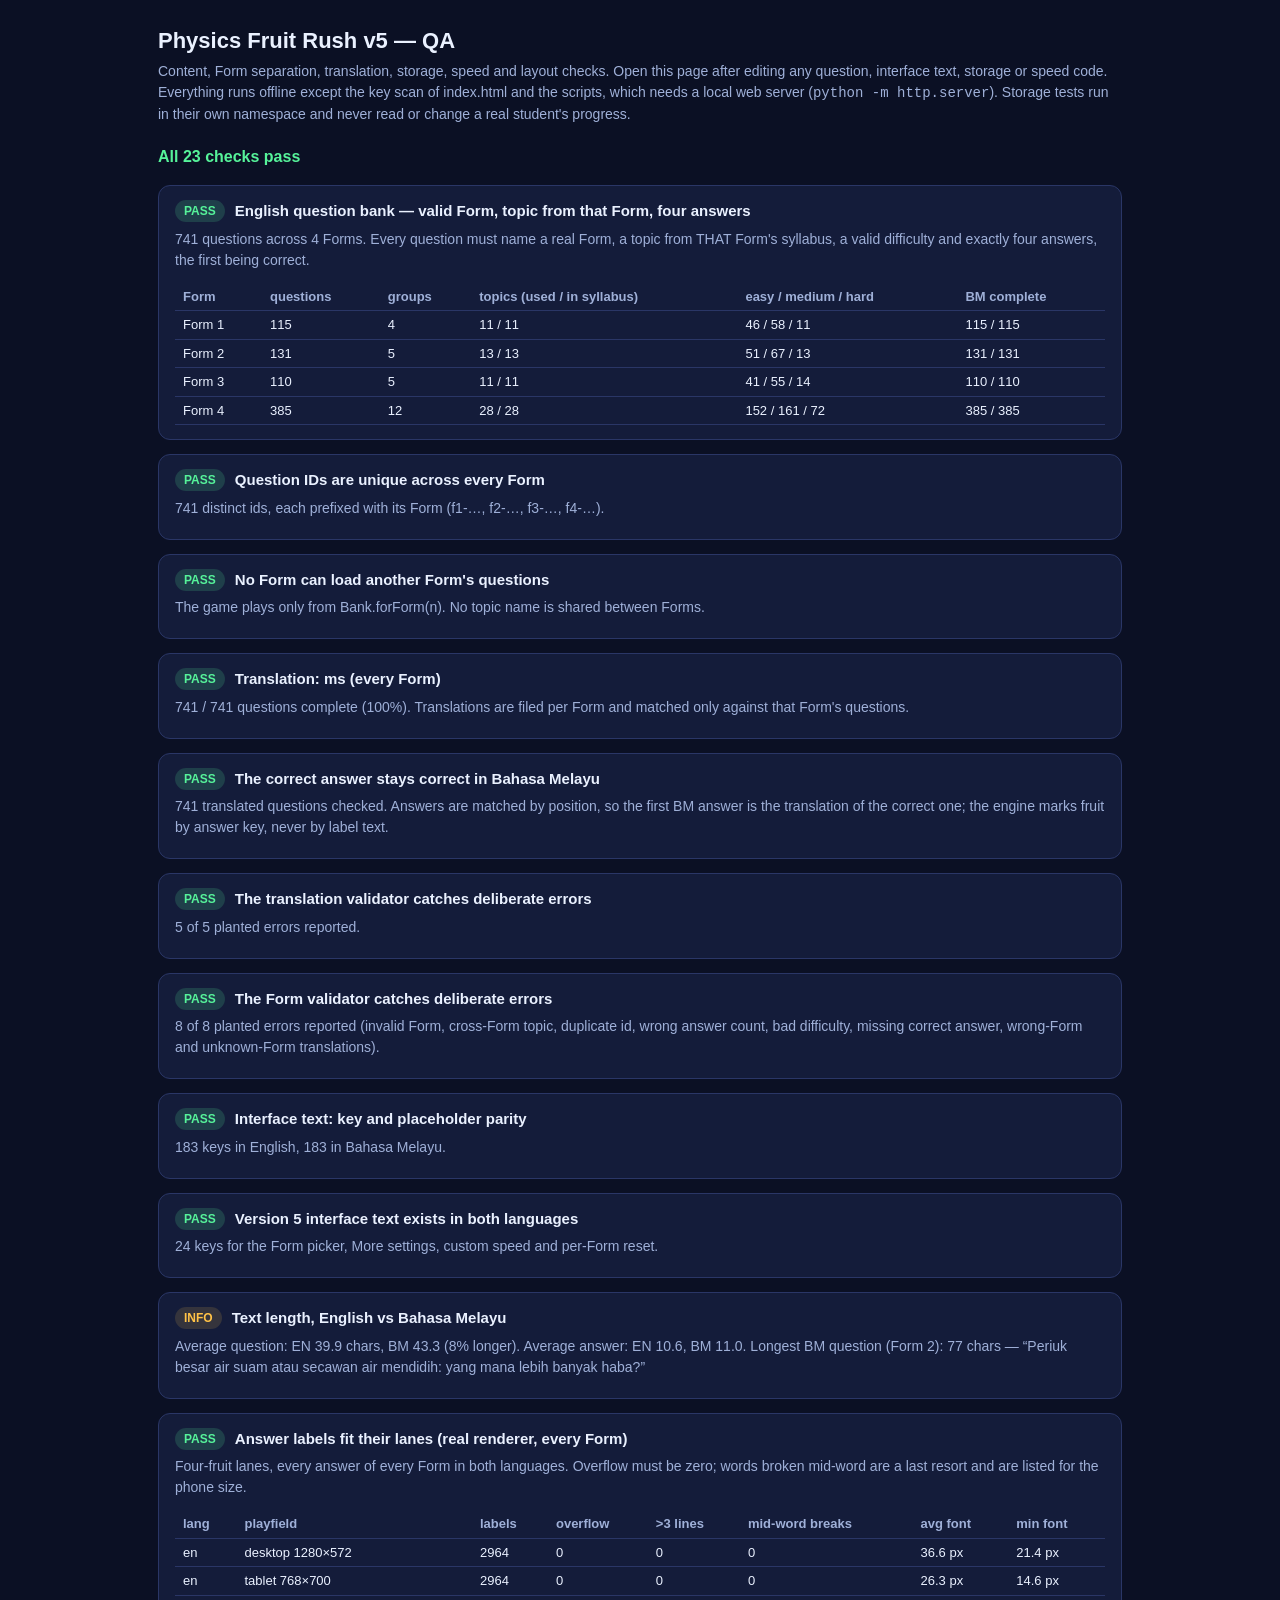
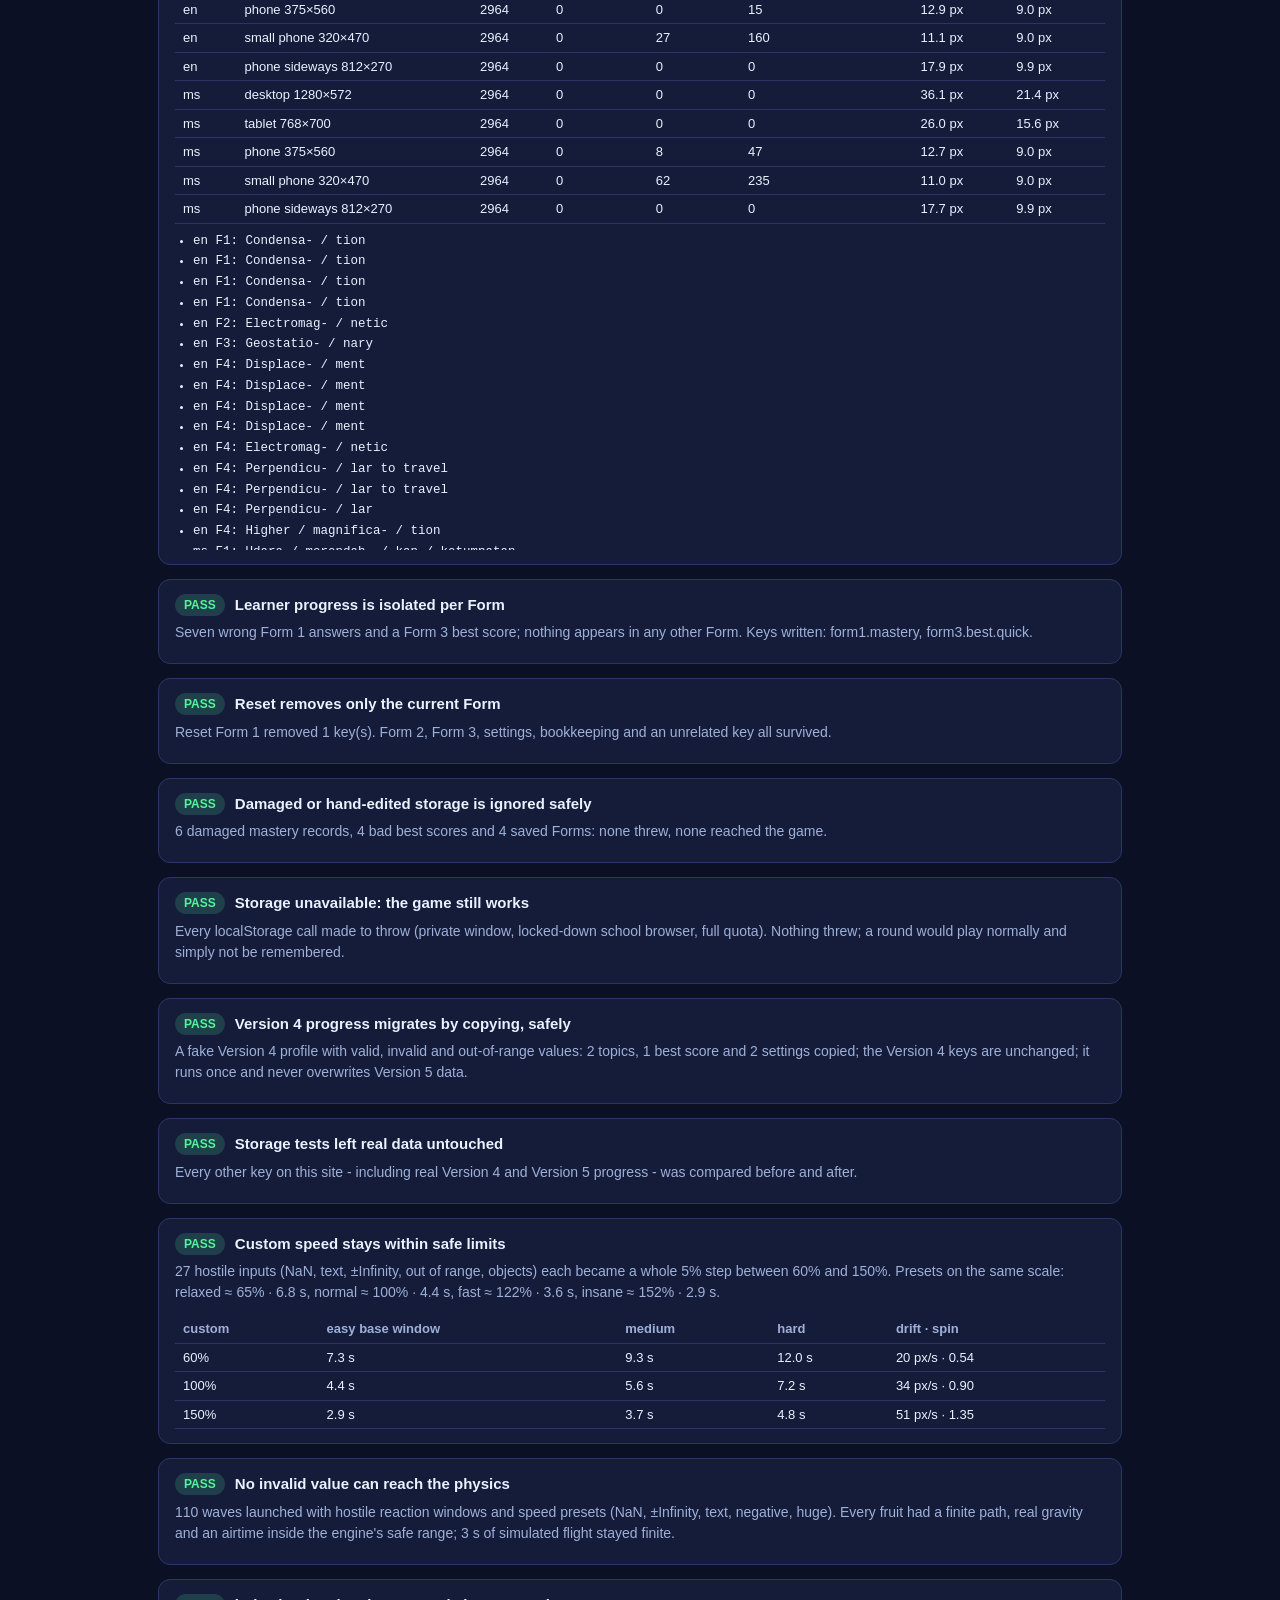
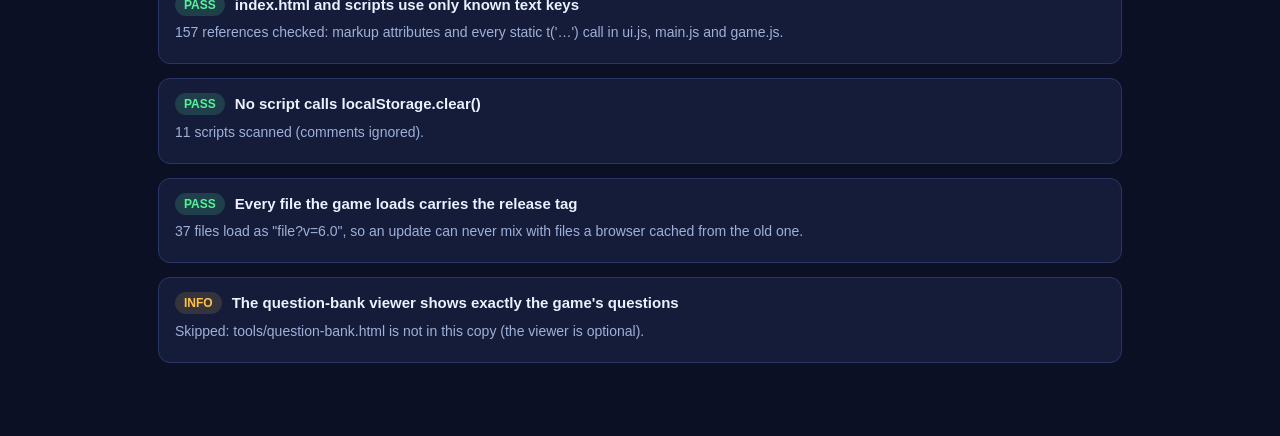
==== commit 987465f4: "Physics Fruit Rush 6.0 - no half-updated pages after an update Every file index.html loads now carri" ====
--- a/tools/qa.html
+++ b/tools/qa.html
@@ -649,6 +649,7 @@
       report('index.html and scripts use only known text keys', [], 'Skipped: open this page through a local web server to run it.', 'info');
       report('No script calls localStorage.clear()', [], 'Skipped: needs a local web server.', 'info');
       report('The question-bank viewer shows exactly the game\'s questions', [], 'Skipped: needs a local web server.', 'info');
+      report('Every file the game loads carries the release tag', [], 'Skipped: needs a local web server.', 'info');
       return done();
     }
     var keyFiles = ['../index.html', '../js/ui.js', '../js/main.js', '../js/game.js'];
@@ -685,9 +686,22 @@
          show an incomplete bank - so the two lists must match exactly. */
       function dataScripts(html) {
         var re = /<script[^>]+src="([^"]+)"/g, mm, found = [];
-        while ((mm = re.exec(html))) { var s = mm[1].replace(/^\.\.\//, ''); if (s.indexOf('data/') === 0) found.push(s); }
+        while ((mm = re.exec(html))) { var s = mm[1].replace(/^\.\.\//, '').split('?')[0]; if (s.indexOf('data/') === 0) found.push(s); }
         return found;
       }
+      /* Right after an update, a browser may reuse files it cached from the
+         old release for up to 10 minutes on GitHub Pages. Every file the
+         game loads carries ?v=<release> so it always asks for the new ones. */
+      var want = 'v=' + CFG.version, tagProblems = [], tagged = 0, tre = /<(?:script[^>]+src|link[^>]+href)="([^"]+)"/g, tm;
+      while ((tm = tre.exec(texts[0]))) {
+        var u = tm[1];
+        if (/^(https?:)?\/\//.test(u) || u.indexOf('data:') === 0) continue;
+        if ((u.split('?')[1] || '') === want) tagged++;
+        else tagProblems.push('index.html loads ' + u + ' without ?' + want + ' (the version in js/config.js)');
+      }
+      report('Every file the game loads carries the release tag', tagProblems,
+        tagged + ' files load as "file?' + want + '", so an update can never mix with files a browser cached from the old one.');
+
       var viewerHtml = texts[files.indexOf('question-bank.html')];
       if (viewerHtml === null) {
         report('The question-bank viewer shows exactly the game\'s questions', [],
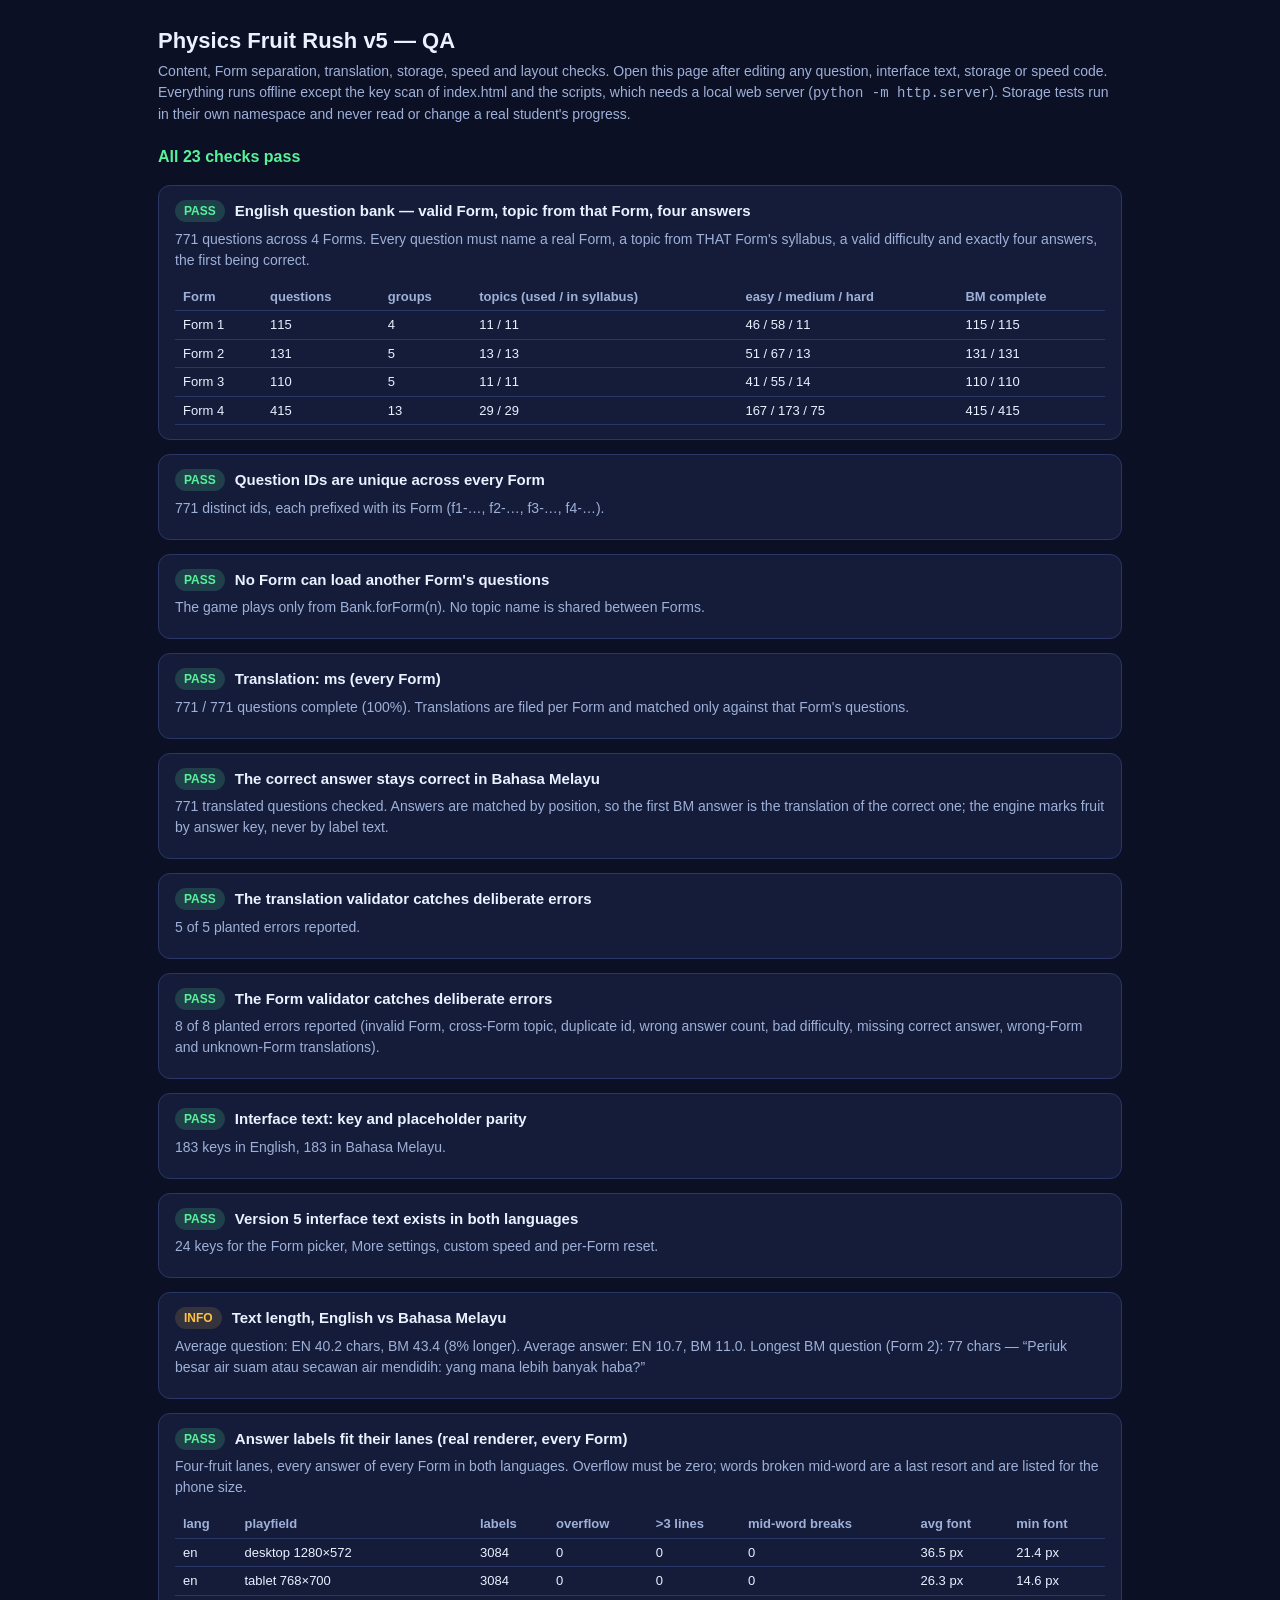
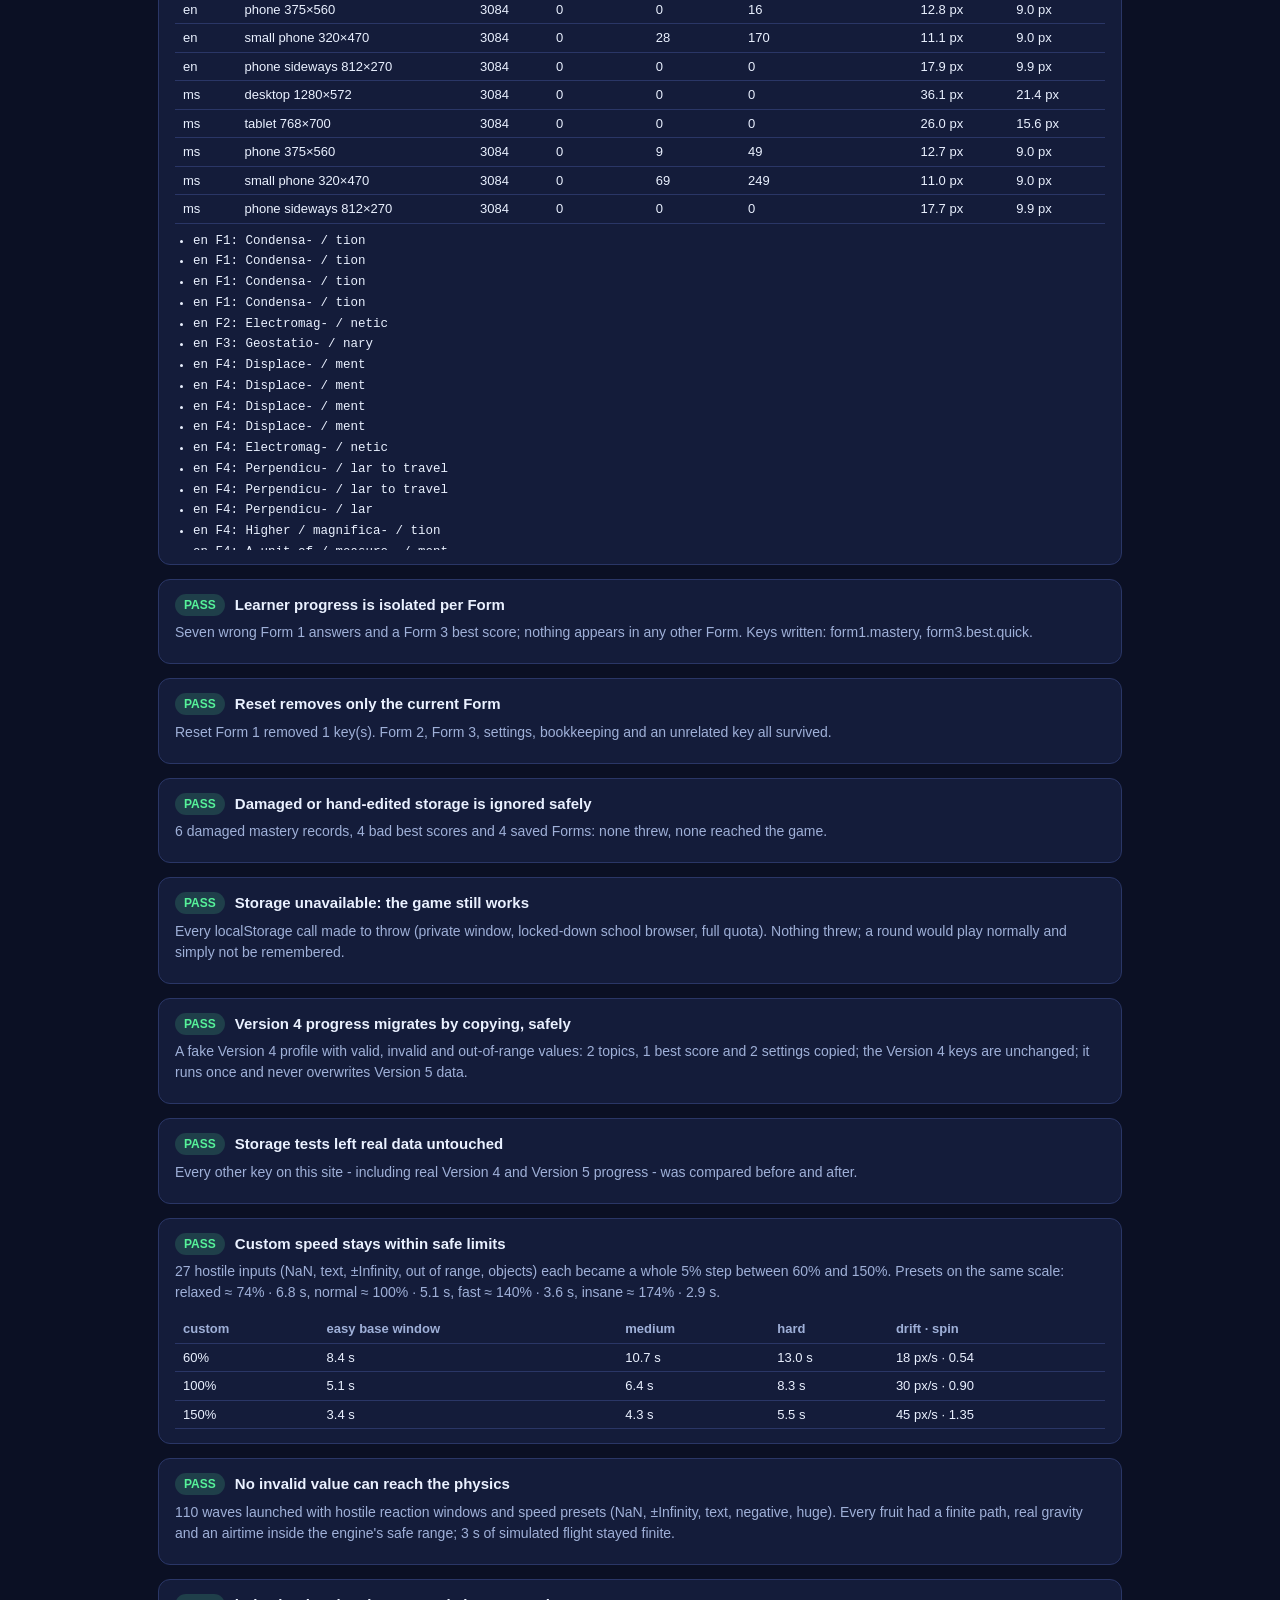
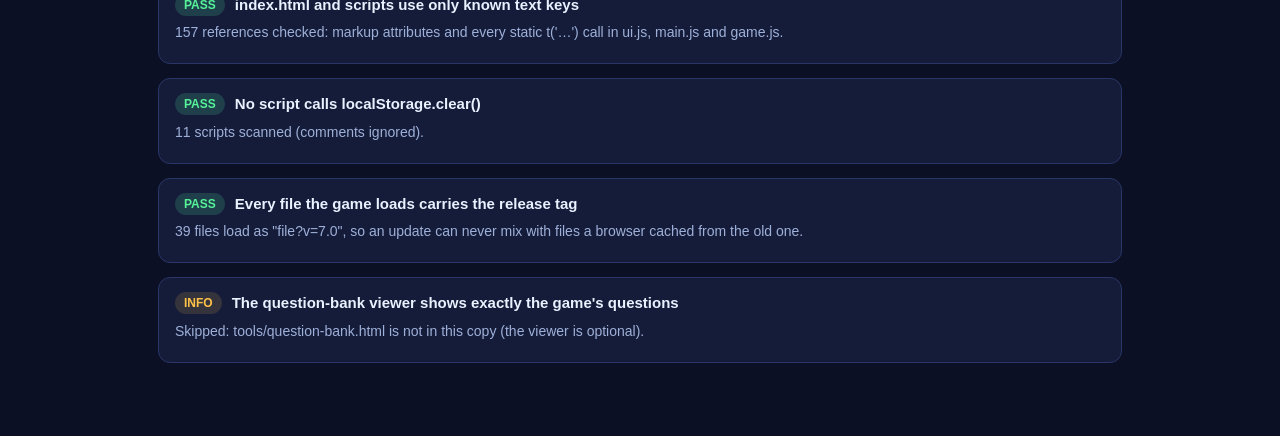
==== commit 6787b192: "Physics Fruit Rush 7.0 - post-assessment practice, gentler default speed Adds the 30 Form 4 post-ass" ====
--- a/tools/qa.html
+++ b/tools/qa.html
@@ -66,12 +66,14 @@
 <script src="../data/questions-mechanics.js" charset="utf-8"></script>
 <script src="../data/questions-heat-waves.js" charset="utf-8"></script>
 <script src="../data/questions-light.js" charset="utf-8"></script>
+<script src="../data/questions-assessment.js" charset="utf-8"></script>
 <script src="../data/ms/mechanics-1.ms.js" charset="utf-8"></script>
 <script src="../data/ms/mechanics-2.ms.js" charset="utf-8"></script>
 <script src="../data/ms/heat.ms.js" charset="utf-8"></script>
 <script src="../data/ms/waves.ms.js" charset="utf-8"></script>
 <script src="../data/ms/light.ms.js" charset="utf-8"></script>
 <script src="../data/ms/optics.ms.js" charset="utf-8"></script>
+<script src="../data/ms/assessment.ms.js" charset="utf-8"></script>
 <script src="../js/fruits.js" charset="utf-8"></script>
 <script src="../js/effects.js" charset="utf-8"></script>
 <script src="../js/engine.js" charset="utf-8"></script>
@@ -546,7 +548,8 @@
         if (typeof pr[k] !== 'number' || !isFinite(pr[k]) || pr[k] < 0) problems.push('resolve(custom, ' + label + ').' + k + ' = ' + pr[k]);
       });
       if (pr.stageRamp !== CFG.speeds.normal.stageRamp) problems.push('resolve(custom, ' + label + ') lost Normal\'s stage ramp');
-      if (pr.windowScale < 100 / CS.max - 1e-9 || pr.windowScale > 100 / CS.min + 1e-9) problems.push('resolve(custom, ' + label + ') window scale ' + pr.windowScale + ' is outside the safe range');
+      var NW = CFG.speeds.normal.windowScale;      // custom % is a % of Normal
+      if (pr.windowScale < NW * 100 / CS.max - 1e-9 || pr.windowScale > NW * 100 / CS.min + 1e-9) problems.push('resolve(custom, ' + label + ') window scale ' + pr.windowScale + ' is outside the safe range');
       var tt = Speed.thinkTime(v);
       if (!isFinite(tt) || tt < CFG.minWindow || tt > CFG.maxWindow) problems.push('thinkTime(' + label + ') = ' + tt);
     });
